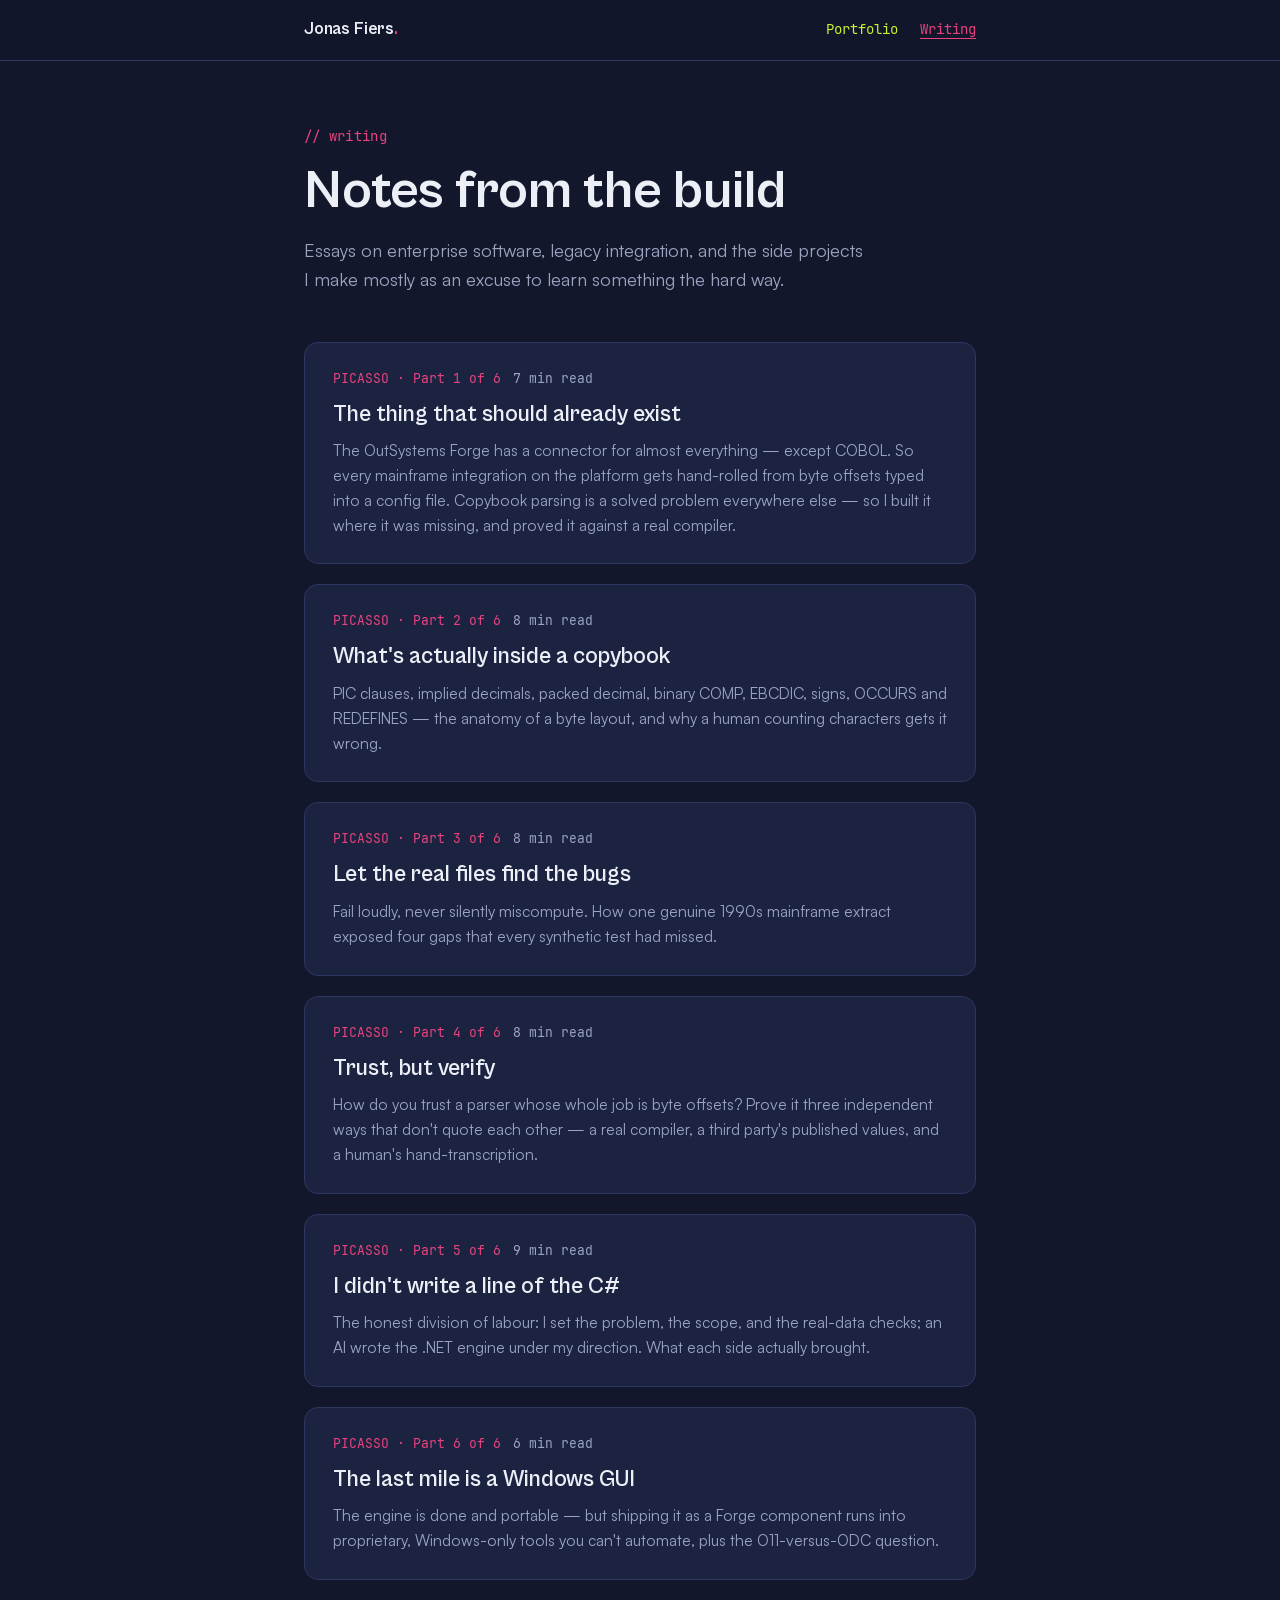
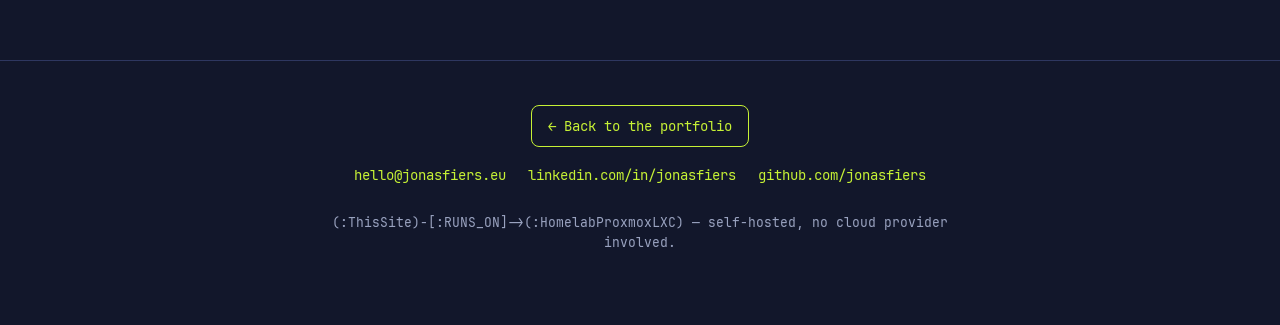
==== blog/index.html @ d840bf0c "Wire pages to shared chrome; give homepage the shared header - All 8 pages: link assets/tokens.css +" ====
<!DOCTYPE html>
<html lang="en">
<head>
<meta charset="UTF-8">
<meta name="viewport" content="width=device-width, initial-scale=1.0">
<title>Writing — Jonas Fiers</title>
<meta name="description" content="Essays on building enterprise software, legacy integration, and the projects I make to learn something the hard way — by Jonas Fiers, software engineer in Ghent.">
<meta property="og:type" content="website">
<meta property="og:url" content="https://www.jonasfiers.eu/blog/">
<link rel="canonical" href="https://www.jonasfiers.eu/blog/">
<meta property="og:title" content="Writing — Jonas Fiers">
<meta property="og:description" content="Essays on building enterprise software, legacy integration, and the projects I make to learn something the hard way.">
<meta property="og:image" content="https://www.jonasfiers.eu/og-image.png">
<meta property="og:image:width" content="1200">
<meta property="og:image:height" content="630">
<meta name="twitter:card" content="summary_large_image">
<meta name="twitter:title" content="Writing — Jonas Fiers">
<meta name="twitter:description" content="Essays on building enterprise software, legacy integration, and the projects I make to learn something the hard way.">
<meta name="twitter:image" content="https://www.jonasfiers.eu/og-image.png">
<link rel="icon" type="image/svg+xml" href="../favicon.svg">
<link rel="preload" href="../fonts/CabinetGrotesk-Variable.woff2" as="font" type="font/woff2" crossorigin>
<link rel="preload" href="../fonts/Satoshi-Variable.woff2" as="font" type="font/woff2" crossorigin>
<link rel="preload" href="../fonts/JetBrainsMono-Regular.woff2" as="font" type="font/woff2" crossorigin>
<link rel="stylesheet" href="../assets/tokens.css">
<link rel="stylesheet" href="../assets/chrome.css">
<link rel="stylesheet" href="blog.css">

<!--
  ============================================================================
  BLOG SERIES PLAN — "PICASSO: reading a copybook so a human doesn't have to"
  ============================================================================
  A 6-part arc, progressing from the why, through the technical substance,
  the philosophy, the validation, the method, and finally the last mile.
  All six posts are now drafted; the outline below is kept as the map.

  1. The thing that should already exist                        [DRAFTED]
     The goal, and why I picked it. Copybook parsing is solved everywhere
     except inside OutSystems: the Forge has no COBOL connector, and the .NET
     parsers that exist aren't validated or packaged for it, so every mainframe
     integration on the platform gets hand-rolled; CATALOG-74's specs.js is
     that hand-transcription in miniature. So I built it where it was missing.
     That's PICASSO.

  2. What's actually inside a copybook
     The anatomy of a COBOL copybook and why deriving a byte layout is fiddly:
     PIC clauses, implied decimals, COMP-3 packed decimal, EBCDIC, sign
     handling, OCCURS and REDEFINES. Why a human counting characters gets it
     wrong, and why the offsets are computable.

  3. Let the real files find the bugs
     "Fail loudly, never silently miscompute." How running one genuine 1990s
     mainframe extract (DTAR020) surfaced four gaps that no synthetic test
     ever would — fixed-format source, EBCDIC, undelimited records, headless
     copy member — and why a silent wrong answer is the enemy.

  4. Trust, but verify — against a real compiler
     Proving a parser three independent ways that don't reference each other:
     a GnuCOBOL differential oracle, an independent tool's own published
     values, and a human's hand-transcription. Plus the one deliberate
     discrepancy (the COMP-5 dialect) and why we kept it.

  5. I didn't write a line of the C#
     The method: I identified the problem, set scope, and directed an AI
     (Claude) to build it, validating every layout against real data. What
     that division of labour is good at, where it needs a human holding the
     spec, and why the honest version is more interesting than pretending.

  6. The last mile is a Windows GUI
     Packaging Picasso.Core into an Integration Studio Extension and getting
     it to Forge — the part you can't automate, and the O11-vs-ODC question.
  ============================================================================
-->
</head>
<body>

<!-- @@header@@ -->
<header class="site-header">
  <div class="wrap">
    <a class="brand" href="../index.html">Jonas Fiers<span>.</span></a>
    <nav class="nav-links" aria-label="Primary">
      <a class="to-portfolio" href="../index.html">Portfolio</a>
      <a class="to-writing" href="index.html" aria-current="page">Writing</a>
    </nav>
  </div>
</header>
<!-- @@/header@@ -->

<main>
  <div class="wrap">
    <div class="index-head">
      <p class="eyebrow">// writing</p>
      <h1>Notes from the build</h1>
      <p class="lede">Essays on enterprise software, legacy integration, and the side projects I make mostly as an excuse to learn something the hard way.</p>
    </div>
  </div>

  <div class="wrap">
    <div class="post-list">

      <a class="post-card" href="picasso-the-thing-that-should-exist.html">
        <div class="kicker">
          <span>PICASSO · Part 1 of 6</span>
          <span class="muted">7 min read</span>
        </div>
        <h2>The thing that should already exist</h2>
        <p>The OutSystems Forge has a connector for almost everything — except COBOL. So every mainframe integration on the platform gets hand-rolled from byte offsets typed into a config file. Copybook parsing is a solved problem everywhere else — so I built it where it was missing, and proved it against a real compiler.</p>
      </a>

      <a class="post-card" href="picasso-inside-a-copybook.html">
        <div class="kicker">
          <span>PICASSO · Part 2 of 6</span>
          <span class="muted">8 min read</span>
        </div>
        <h2>What's actually inside a copybook</h2>
        <p>PIC clauses, implied decimals, packed decimal, binary COMP, EBCDIC, signs, OCCURS and REDEFINES — the anatomy of a byte layout, and why a human counting characters gets it wrong.</p>
      </a>

      <a class="post-card" href="picasso-let-the-real-files-find-the-bugs.html">
        <div class="kicker">
          <span>PICASSO · Part 3 of 6</span>
          <span class="muted">8 min read</span>
        </div>
        <h2>Let the real files find the bugs</h2>
        <p>Fail loudly, never silently miscompute. How one genuine 1990s mainframe extract exposed four gaps that every synthetic test had missed.</p>
      </a>

      <a class="post-card" href="picasso-trust-but-verify.html">
        <div class="kicker">
          <span>PICASSO · Part 4 of 6</span>
          <span class="muted">8 min read</span>
        </div>
        <h2>Trust, but verify</h2>
        <p>How do you trust a parser whose whole job is byte offsets? Prove it three independent ways that don't quote each other — a real compiler, a third party's published values, and a human's hand-transcription.</p>
      </a>

      <a class="post-card" href="picasso-i-didnt-write-the-csharp.html">
        <div class="kicker">
          <span>PICASSO · Part 5 of 6</span>
          <span class="muted">9 min read</span>
        </div>
        <h2>I didn't write a line of the C#</h2>
        <p>The honest division of labour: I set the problem, the scope, and the real-data checks; an AI wrote the .NET engine under my direction. What each side actually brought.</p>
      </a>

      <a class="post-card" href="picasso-the-last-mile-is-a-windows-gui.html">
        <div class="kicker">
          <span>PICASSO · Part 6 of 6</span>
          <span class="muted">6 min read</span>
        </div>
        <h2>The last mile is a Windows GUI</h2>
        <p>The engine is done and portable — but shipping it as a Forge component runs into proprietary, Windows-only tools you can't automate, plus the O11-versus-ODC question.</p>
      </a>

    </div>
  </div>
</main>

<!-- @@footer@@ -->
<footer class="site-footer">
  <div class="wrap">
    <a class="back to-portfolio" href="../index.html">&larr; Back to the portfolio</a>
    <div class="contact-links">
      <a href="mailto:hello@jonasfiers.eu">hello@jonasfiers.eu</a>
      <a href="https://linkedin.com/in/jonasfiers" target="_blank" rel="noopener">linkedin.com/in/jonasfiers</a>
      <a href="https://github.com/jonasfiers" target="_blank" rel="noopener">github.com/jonasfiers</a>
    </div>
    <p class="fine">(:ThisSite)-[:RUNS_ON]-&gt;(:HomelabProxmoxLXC) &mdash; self-hosted, no cloud provider involved.</p>
  </div>
</footer>
<!-- @@/footer@@ -->

</body>
</html>
---- assets/tokens.css ----
/* Design tokens — single source of truth for the whole site.
   Linked by every page (index.html and blog/*.html). The homepage and the
   blog both used to carry their own copy of this :root block; they now share
   this one. Note: --pink was previously missing from the homepage's copy —
   it is defined here so the shared chrome (Writing link, brand dot) resolves
   everywhere. Fonts are still declared per-context (blog.css / index.html's
   inline @font-face) because their url() paths differ by directory depth. */
:root{
  --bg:#12172B;
  --surface:#1B2340;
  --surface-2:#232C52;
  --border:#2E3760;
  --text:#EDEFF7;
  --text-dim:#9AA3C0;
  --lime:#C6F135;
  --coral:#FF6F59;
  --pink:#E8437E;            /* PICASSO series accent */
  --mono:'JetBrains Mono', monospace;
  --sans:'Satoshi', sans-serif;
  --display:'Cabinet Grotesk', sans-serif;
}
---- assets/chrome.css ----
/* Shared site chrome — the header/nav bar and the slim page footer.
   Single source of truth for the persistent chrome that appears on every
   page (homepage + blog). Moved out of blog/blog.css so the homepage can
   reuse the exact same styling. Linked by every page.

   Deliberately does NOT define `.wrap` or `.contact-links` as bare selectors:
   the homepage uses those class names with a different max-width / layout, so
   keeping them page-local avoids a cross-page collision. Only the more
   specific, chrome-scoped forms live here (`.site-header .wrap`, the footer's
   `.site-footer`-scoped rules). The homepage has no `.site-header` /
   `.site-footer` of its own, so nothing here touches the homepage's design. */

/* SITE HEADER — persistent, links back to the portfolio */
.site-header{
  border-bottom:1px solid var(--border);
  position:sticky;
  top:0;
  z-index:10;
  background:rgba(18,23,43,0.82);
  backdrop-filter:blur(8px);
}
.site-header .wrap{
  display:flex;
  align-items:center;
  justify-content:space-between;
  height:60px;
}
.brand{
  font-family:var(--display);
  font-weight:700;
  font-size:17px;
  text-decoration:none;
  color:var(--text);
  letter-spacing:-0.01em;
}
.brand span{color:var(--pink);}
.nav-links{
  display:flex;
  gap:22px;
  font-family:var(--mono);
  font-size:13.5px;
}
.nav-links a{
  color:var(--text-dim);
  text-decoration:none;
  transition:color 0.15s ease, opacity 0.15s ease;
}
/* section colour language: portfolio = lime, writing = pink */
.nav-links a.to-portfolio{color:var(--lime);}
.nav-links a.to-writing{color:var(--pink);}
.nav-links a:hover{opacity:0.72;}
.nav-links a[aria-current="page"]{text-decoration:underline;text-underline-offset:4px;}

/* FOOTER (slim, blog pages) */
.site-footer{
  border-top:1px solid var(--border);
  margin-top:72px;
  padding:44px 0 60px;
  text-align:center;
}
.site-footer .back{
  display:inline-flex;
  align-items:center;
  gap:8px;
  font-family:var(--mono);
  font-size:14px;
  text-decoration:none;
  border:1px solid;
  padding:9px 16px;
  border-radius:8px;
  transition:background 0.15s ease, color 0.15s ease;
}
.site-footer .back.to-writing{color:var(--pink);border-color:var(--pink);}
.site-footer .back.to-writing:hover{background:var(--pink);color:var(--bg);}
.site-footer .back.to-portfolio{color:var(--lime);border-color:var(--lime);}
.site-footer .back.to-portfolio:hover{background:var(--lime);color:var(--bg);}
.site-footer .fine{
  margin-top:26px;
  font-family:var(--mono);
  font-size:12.5px;
  color:var(--text-dim);
}

@media(max-width:640px){
  .nav-links{gap:16px;font-size:12.5px;}
}
---- blog/blog.css ----
/* Shared chrome + typography for the blog. Mirrors the tokens and
   self-hosted fonts of the main site (../index.html). Fonts live in
   /fonts/, so from /blog/ the path is ../fonts/. */

@font-face{
  font-family:'Cabinet Grotesk';
  src:url('../fonts/CabinetGrotesk-Variable.woff2') format('woff2-variations');
  font-weight:300 900; font-style:normal; font-display:swap;
}
@font-face{
  font-family:'Satoshi';
  src:url('../fonts/Satoshi-Variable.woff2') format('woff2-variations');
  font-weight:300 900; font-style:normal; font-display:swap;
}
@font-face{
  font-family:'JetBrains Mono';
  src:url('../fonts/JetBrainsMono-Regular.woff2') format('woff2');
  font-weight:400; font-style:normal; font-display:swap;
}
@font-face{
  font-family:'JetBrains Mono';
  src:url('../fonts/JetBrainsMono-Medium.woff2') format('woff2');
  font-weight:500; font-style:normal; font-display:swap;
}

/* Design tokens now live in ../assets/tokens.css (linked before this file). */
*{box-sizing:border-box;}
html{scroll-behavior:smooth;}
body{
  margin:0;
  background:var(--bg);
  color:var(--text);
  font-family:var(--sans);
  line-height:1.6;
  -webkit-font-smoothing:antialiased;
}
a{color:inherit;}
.wrap{max-width:720px;margin:0 auto;padding:0 24px;}

/* Site header + slim footer chrome now live in ../assets/chrome.css.
   The footer's .contact-links styling stays here (page-local: the class name
   is shared with the homepage, so it is not moved into shared chrome). */
.site-footer .contact-links{
  display:flex;flex-wrap:wrap;justify-content:center;gap:10px 22px;
  margin-top:18px;font-family:var(--mono);font-size:13.5px;
}
.site-footer .contact-links a{color:var(--lime);text-decoration:none;}
.site-footer .contact-links a:hover{text-decoration:underline;}

/* ---- BLOG INDEX ---- */
.index-head{padding:64px 0 8px;}
.index-head .eyebrow{
  font-family:var(--mono);font-size:14px;color:var(--pink);
  margin:0 0 16px;letter-spacing:0.02em;
}
.index-head h1{
  font-family:var(--display);
  font-size:clamp(34px,6vw,54px);
  font-weight:700;line-height:1.05;margin:0 0 16px;
}
.index-head p.lede{
  font-size:18px;color:var(--text-dim);max-width:560px;margin:0;
}

.post-list{padding:40px 0 8px;display:flex;flex-direction:column;gap:20px;}
.post-card{
  display:block;
  background:var(--surface);
  border:1px solid var(--border);
  border-radius:14px;
  padding:26px 28px;
  text-decoration:none;
  color:inherit;
  transition:border-color 0.18s ease, transform 0.18s ease;
}
.post-card:hover{border-color:var(--pink);transform:translateY(-2px);}
.post-card .kicker{
  font-family:var(--mono);font-size:12.5px;color:var(--pink);
  display:flex;gap:12px;flex-wrap:wrap;margin-bottom:12px;
}
.post-card .kicker .muted{color:var(--text-dim);}
.post-card h2{
  font-family:var(--display);font-size:23px;font-weight:600;
  margin:0 0 10px;line-height:1.2;
}
.post-card p{margin:0;color:var(--text-dim);font-size:15.5px;}
.post-card.upcoming{opacity:0.62;}
.post-card.upcoming:hover{border-color:var(--border);transform:none;}
.post-card .soon{color:var(--text-dim);}

/* ---- ARTICLE ---- */
.article-head{padding:56px 0 0;}
.article-head .kicker{
  font-family:var(--mono);font-size:13px;color:var(--pink);
  display:flex;gap:14px;flex-wrap:wrap;margin:0 0 20px;
}
.article-head .kicker .muted{color:var(--text-dim);}
.article-head h1{
  font-family:var(--display);
  font-size:clamp(30px,5.4vw,46px);
  font-weight:700;line-height:1.08;margin:0 0 18px;letter-spacing:-0.01em;
}
.article-head .standfirst{
  font-size:19px;color:var(--text-dim);margin:0;max-width:620px;
}
.article-head .byline{
  margin:22px 0 0;font-family:var(--mono);font-size:13px;color:var(--text-dim);
}

article.post{padding:8px 0 0;}
article.post > *{max-width:none;}
article.post p{font-size:17.5px;color:var(--text);margin:24px 0;}
article.post h2{
  font-family:var(--display);font-size:26px;font-weight:600;
  margin:52px 0 8px;line-height:1.2;letter-spacing:-0.01em;
}
article.post h3{
  font-family:var(--display);font-size:19px;font-weight:600;margin:36px 0 6px;
}
article.post a.inline{color:var(--pink);text-decoration:none;border-bottom:1px solid rgba(232,67,126,0.4);}
article.post a.inline:hover{border-bottom-color:var(--pink);}
article.post strong{color:var(--text);font-weight:600;}
article.post em{color:var(--text);}
article.post code{
  font-family:var(--mono);font-size:0.86em;
  background:var(--surface-2);color:var(--lime);
  padding:2px 6px;border-radius:5px;white-space:nowrap;
}
article.post hr{
  border:none;border-top:1px solid var(--border);margin:48px 0;
}

/* code block */
.code-block{
  background:#0C1122;
  border:1px solid var(--border);
  border-radius:10px;
  padding:18px 20px;
  margin:28px 0;
  overflow-x:auto;
}
.code-block pre{
  margin:0;font-family:var(--mono);font-size:13px;line-height:1.7;
  color:var(--text);white-space:pre;
}
.code-block .cmt{color:var(--text-dim);}
.code-block .hl{color:var(--pink);}
.code-block .kw{color:var(--lime);}
.code-block .cap{
  display:block;margin-top:12px;font-family:var(--mono);
  font-size:12px;color:var(--text-dim);white-space:normal;line-height:1.5;
}

/* pull quote */
.pull{
  margin:40px 0;padding:4px 0 4px 24px;
  border-left:3px solid var(--pink);
}
.pull p{
  font-family:var(--display);font-size:23px;font-weight:500;line-height:1.35;
  color:var(--text);margin:0;
}

/* end-of-post series nav */
.series-next{
  margin-top:56px;background:var(--surface);border:1px solid var(--border);
  border-radius:14px;padding:26px 28px;
}
.series-next .label{
  font-family:var(--mono);font-size:12.5px;color:var(--pink);margin:0 0 14px;
  text-transform:uppercase;letter-spacing:0.08em;
}
.series-next ol{margin:0;padding-left:20px;}
.series-next li{margin:0 0 10px;font-size:15.5px;color:var(--text-dim);}
.series-next li.done{color:var(--text);}
.series-next li b{color:var(--text);font-weight:600;}
.series-next li .tag{
  font-family:var(--mono);font-size:11px;color:var(--pink);margin-left:8px;
}

@media(max-width:640px){
  /* .nav-links responsive rule moved to ../assets/chrome.css */
  article.post p{font-size:16.5px;}
  .article-head{padding:40px 0 0;}
  .code-block pre{font-size:12px;}
  .pull p{font-size:20px;}
}
@media (prefers-reduced-motion: reduce){
  .post-card:hover{transform:none;}
}
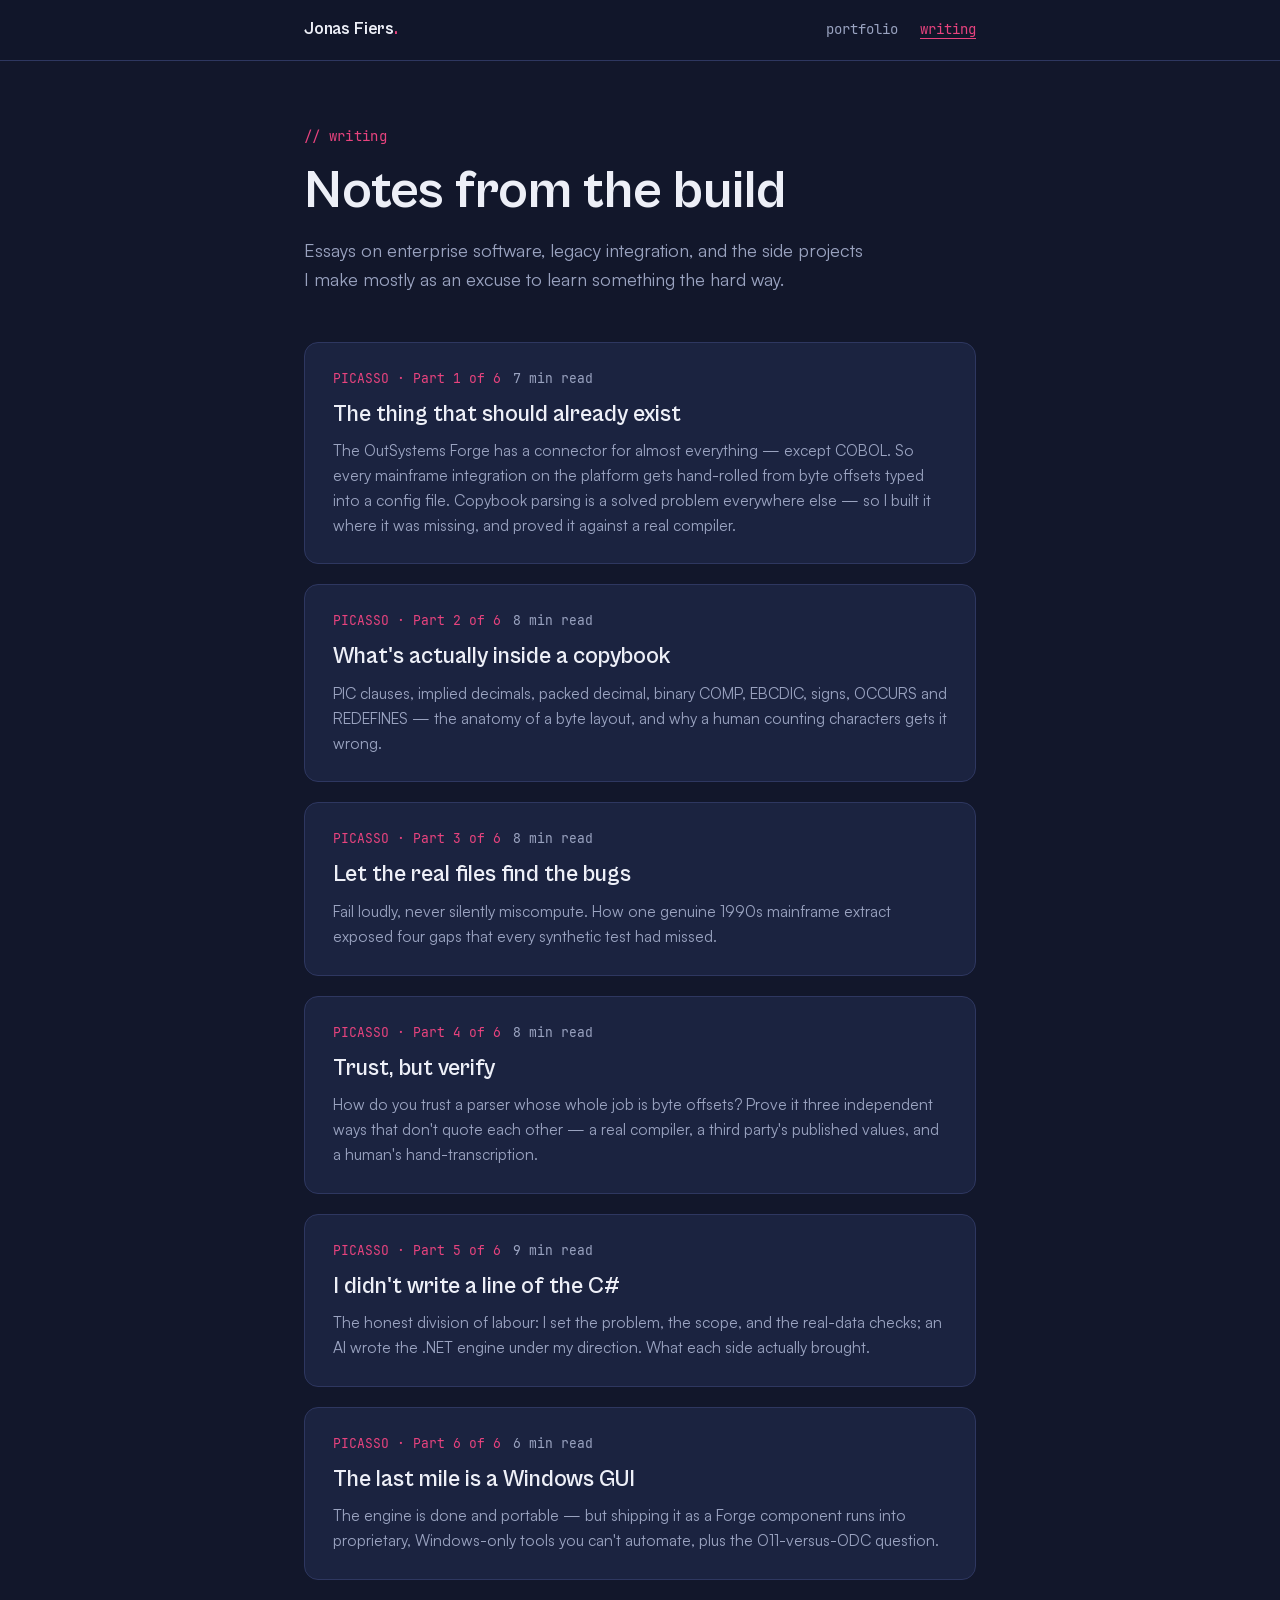
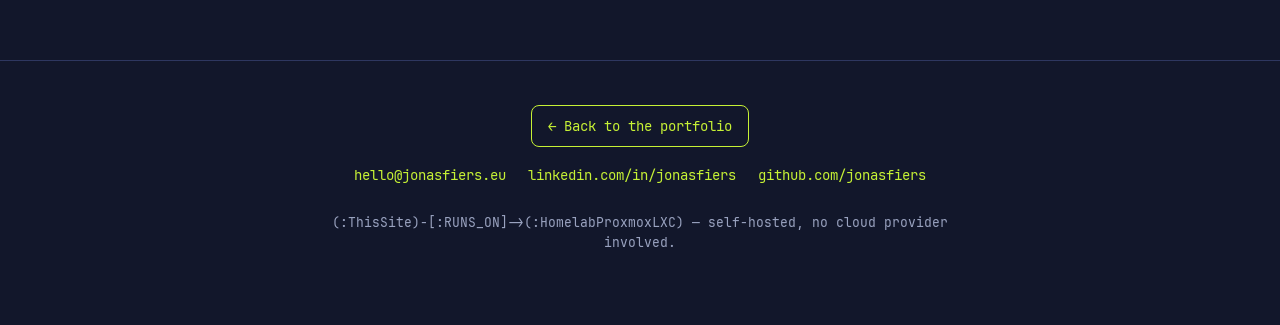
==== commit b00a899c: "design: lowercase grey-until-active nav, section-coloured brand dot, hero dot - Nav links (portfolio" ====
--- a/blog/index.html
+++ b/blog/index.html
@@ -74,7 +74,7 @@
 <body>
 
 <!-- @@header@@ -->
-<header class="site-header">
+<header class="site-header section-writing">
   <div class="wrap">
     <a class="brand" href="../index.html">Jonas Fiers<span>.</span></a>
     <nav class="nav-links" aria-label="Primary">
--- a/assets/chrome.css
+++ b/assets/chrome.css
@@ -33,7 +33,9 @@
   color:var(--text);
   letter-spacing:-0.01em;
 }
-.brand span{color:var(--pink);}
+/* brand dot follows the current section: lime on portfolio, pink on writing */
+.site-header.section-portfolio .brand span{color:var(--lime);}
+.site-header.section-writing .brand span{color:var(--pink);}
 .nav-links{
   display:flex;
   gap:22px;
@@ -42,13 +44,16 @@
 }
 .nav-links a{
   color:var(--text-dim);
+  text-transform:lowercase;
   text-decoration:none;
-  transition:color 0.15s ease, opacity 0.15s ease;
+  transition:color 0.15s ease;
 }
-/* section colour language: portfolio = lime, writing = pink */
-.nav-links a.to-portfolio{color:var(--lime);}
-.nav-links a.to-writing{color:var(--pink);}
-.nav-links a:hover{opacity:0.72;}
+/* section colour language: neutral grey at rest, section colour only on hover
+   or when this is the current section (portfolio = lime, writing = pink) */
+.nav-links a.to-portfolio:hover,
+.nav-links a.to-portfolio[aria-current="page"]{color:var(--lime);}
+.nav-links a.to-writing:hover,
+.nav-links a.to-writing[aria-current="page"]{color:var(--pink);}
 .nav-links a[aria-current="page"]{text-decoration:underline;text-underline-offset:4px;}
 
 /* FOOTER (slim, blog pages) */
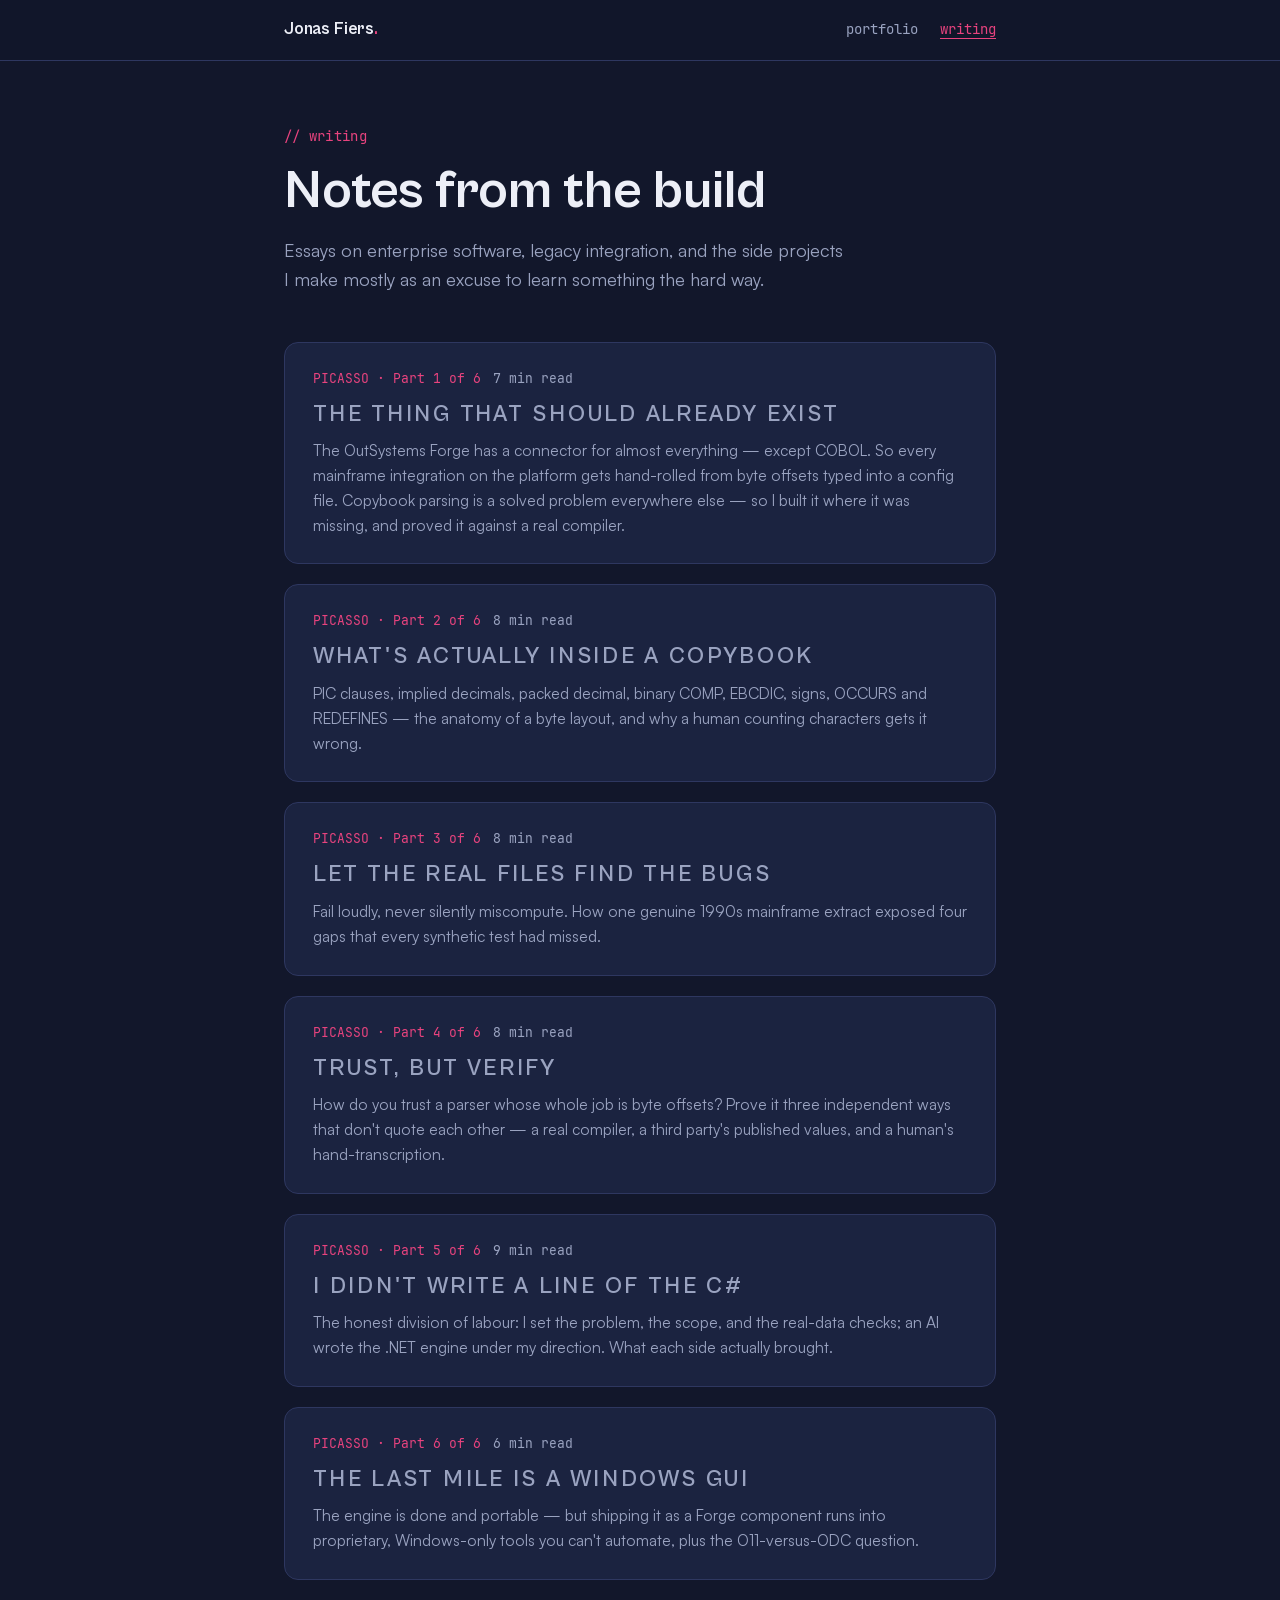
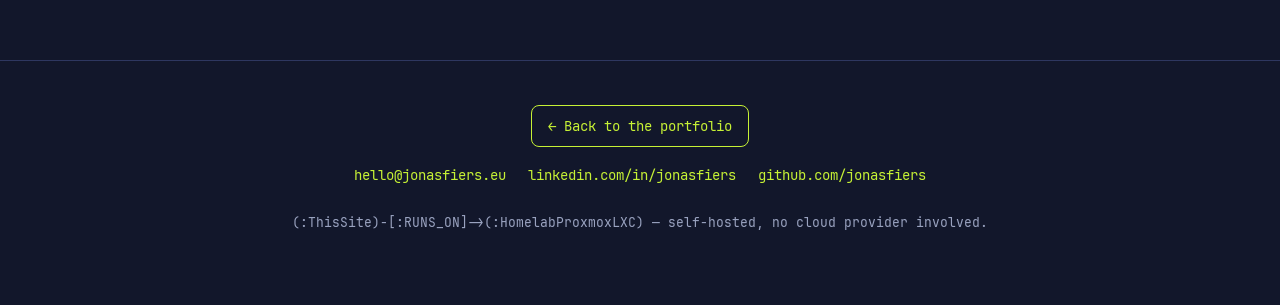
==== commit 4f11a280: "Consolidate all CSS into one assets/site.css Merge the four CSS sources (index.html's two inline <st" ====
--- a/blog/index.html
+++ b/blog/index.html
@@ -21,9 +21,7 @@
 <link rel="preload" href="../fonts/CabinetGrotesk-Variable.woff2" as="font" type="font/woff2" crossorigin>
 <link rel="preload" href="../fonts/Satoshi-Variable.woff2" as="font" type="font/woff2" crossorigin>
 <link rel="preload" href="../fonts/JetBrainsMono-Regular.woff2" as="font" type="font/woff2" crossorigin>
-<link rel="stylesheet" href="../assets/tokens.css">
-<link rel="stylesheet" href="../assets/chrome.css">
-<link rel="stylesheet" href="blog.css">
+<link rel="stylesheet" href="../assets/site.css">
 
 <!--
   ============================================================================
--- a/assets/site.css
+++ b/assets/site.css
@@ -0,0 +1,698 @@
+/* ============================================================================
+   site.css — the ONE stylesheet for jonasfiers.eu.
+   Linked by every page (index.html + blog/*.html) via a single <link>.
+
+   Consolidated from what used to be four sources: index.html's two inline
+   <style> blocks (fonts + homepage CSS), blog/blog.css, assets/tokens.css and
+   assets/chrome.css. Merging them into one file removes a base-style divergence:
+   -webkit-font-smoothing:antialiased was set on <body> only in blog.css, so the
+   homepage rendered text slightly heavier. The unified base below gives every
+   page the same antialiasing.
+
+   Font url()s use root-relative paths (leading slash) so this one shared file
+   resolves identically from '/' and from '/blog/'. The site is served from the
+   web root, so /fonts/… is correct from every page.
+
+   Section order:
+     1. @font-face (×4)
+     2. :root design tokens
+     3. Unified base / reset  (*, html, body, a, .wrap)
+     4. Shared chrome         (site header/nav + slim blog footer)
+     5. Homepage-specific rules
+     6. Blog / article rules
+   ============================================================================ */
+
+/* ── 1. FONTS ───────────────────────────────────────────────────────────────*/
+@font-face{
+  font-family:'Cabinet Grotesk';
+  src:url('/fonts/CabinetGrotesk-Variable.woff2') format('woff2-variations');
+  font-weight:300 900; font-style:normal; font-display:swap;
+}
+@font-face{
+  font-family:'Satoshi';
+  src:url('/fonts/Satoshi-Variable.woff2') format('woff2-variations');
+  font-weight:300 900; font-style:normal; font-display:swap;
+}
+@font-face{
+  font-family:'JetBrains Mono';
+  src:url('/fonts/JetBrainsMono-Regular.woff2') format('woff2');
+  font-weight:400; font-style:normal; font-display:swap;
+}
+@font-face{
+  font-family:'JetBrains Mono';
+  src:url('/fonts/JetBrainsMono-Medium.woff2') format('woff2');
+  font-weight:500; font-style:normal; font-display:swap;
+}
+
+/* ── 2. DESIGN TOKENS ────────────────────────────────────────────────────────
+   Single source of truth for the whole site's palette and type families. */
+:root{
+  --bg:#12172B;
+  --surface:#1B2340;
+  --surface-2:#232C52;
+  --border:#2E3760;
+  --text:#EDEFF7;
+  --text-dim:#9AA3C0;
+  --lime:#C6F135;
+  --coral:#FF6F59;
+  --pink:#E8437E;            /* PICASSO series accent */
+  --mono:'JetBrains Mono', monospace;
+  --sans:'Satoshi', sans-serif;
+  --display:'Cabinet Grotesk', sans-serif;
+}
+
+/* ── 3. UNIFIED BASE / RESET ─────────────────────────────────────────────────
+   One copy for every page. The body carries -webkit-font-smoothing:antialiased
+   (previously blog-only) so text/brand render identically on the homepage too. */
+*{box-sizing:border-box;}
+html{scroll-behavior:smooth;}
+body{
+  margin:0;
+  background:var(--bg);
+  color:var(--text);
+  font-family:var(--sans);
+  line-height:1.6;
+  -webkit-font-smoothing:antialiased;
+}
+a{color:inherit;}
+.wrap{max-width:760px;margin:0 auto;padding:0 24px;}
+
+/* ── 4. SHARED CHROME ────────────────────────────────────────────────────────
+   The persistent header/nav bar and the slim blog footer, on every page.
+
+   Deliberately does NOT redefine `.wrap` or bare `.contact-links`: the homepage
+   uses those class names with a different layout, so only the chrome-scoped
+   forms live here (`.site-header .wrap`, the `.site-footer`-scoped rules). The
+   homepage has no `.site-header` / `.site-footer`, so nothing here touches it. */
+
+/* SITE HEADER — persistent, links back to the portfolio */
+.site-header{
+  border-bottom:1px solid var(--border);
+  position:sticky;
+  top:0;
+  z-index:10;
+  background:rgba(18,23,43,0.82);
+  backdrop-filter:blur(8px);
+}
+.site-header .wrap{
+  display:flex;
+  align-items:center;
+  justify-content:space-between;
+  height:60px;
+  /* explicit so the header bar is uniform on every page regardless of each
+     page's own .wrap width (homepage and blog now both use 760, see below) */
+  max-width:760px;
+}
+.brand{
+  font-family:var(--display);
+  font-weight:700;
+  font-size:17px;
+  text-decoration:none;
+  color:var(--text);
+  letter-spacing:-0.01em;
+}
+/* brand dot follows the current section: lime on portfolio, pink on writing */
+.site-header.section-portfolio .brand span{color:var(--lime);}
+.site-header.section-writing .brand span{color:var(--pink);}
+.nav-links{
+  display:flex;
+  gap:22px;
+  font-family:var(--mono);
+  font-size:13.5px;
+}
+.nav-links a{
+  color:var(--text-dim);
+  text-transform:lowercase;
+  text-decoration:none;
+  transition:color 0.15s ease;
+}
+/* neutral grey at rest; the section you're in stays lit across ALL its pages
+   (via the section-<name> class on <header>), and hovering any link lights it
+   in its colour (portfolio = lime, writing = pink) */
+.site-header.section-portfolio .to-portfolio,
+.nav-links a.to-portfolio:hover{color:var(--lime);}
+.site-header.section-writing .to-writing,
+.nav-links a.to-writing:hover{color:var(--pink);}
+/* underline marks the exact landing/home page of a section */
+.nav-links a[aria-current="page"]{text-decoration:underline;text-underline-offset:4px;}
+
+/* FOOTER (slim, blog pages) */
+.site-footer{
+  border-top:1px solid var(--border);
+  margin-top:72px;
+  padding:44px 0 60px;
+  text-align:center;
+}
+.site-footer .back{
+  display:inline-flex;
+  align-items:center;
+  gap:8px;
+  font-family:var(--mono);
+  font-size:14px;
+  text-decoration:none;
+  border:1px solid;
+  padding:9px 16px;
+  border-radius:8px;
+  transition:background 0.15s ease, color 0.15s ease;
+}
+.site-footer .back.to-writing{color:var(--pink);border-color:var(--pink);}
+.site-footer .back.to-writing:hover{background:var(--pink);color:var(--bg);}
+.site-footer .back.to-portfolio{color:var(--lime);border-color:var(--lime);}
+.site-footer .back.to-portfolio:hover{background:var(--lime);color:var(--bg);}
+.site-footer .fine{
+  margin-top:26px;
+  font-family:var(--mono);
+  font-size:12.5px;
+  color:var(--text-dim);
+}
+
+@media(max-width:640px){
+  .nav-links{gap:16px;font-size:12.5px;}
+}
+
+/* ── 5. HOMEPAGE-SPECIFIC RULES ──────────────────────────────────────────────
+   Everything from index.html's page CSS except the base/reset already unified
+   above. Only the homepage carries these elements/classes. */
+
+/* HERO */
+.hero{
+  position:relative;
+  min-height:92vh;
+  display:flex;
+  flex-direction:column;
+  justify-content:center;
+  overflow:hidden;
+  border-bottom:1px solid var(--border);
+}
+#graph-canvas{
+  position:absolute;
+  inset:0;
+  width:100%;
+  height:100%;
+  opacity:0.55;
+}
+.hero-content{position:relative;z-index:2;}
+.eyebrow{
+  font-family:var(--mono);
+  font-size:14px;
+  color:var(--lime);
+  margin:0 0 18px;
+  letter-spacing:0.02em;
+}
+h1{
+  font-family:var(--display);
+  font-size:clamp(40px,7vw,72px);
+  font-weight:700;
+  margin:0 0 8px;
+  line-height:1.05;
+}
+h1 span{color:var(--lime);}
+.role{
+  font-family:var(--display);
+  font-size:clamp(18px,2.4vw,24px);
+  color:var(--text-dim);
+  font-weight:500;
+  margin:0 0 28px;
+}
+.tagline{
+  font-size:19px;
+  max-width:520px;
+  color:var(--text-dim);
+  margin:0;
+}
+
+/* SECTIONS */
+section{padding:72px 0;border-bottom:1px solid var(--border);}
+section:last-of-type{border-bottom:none;}
+h2{
+  font-family:var(--display);
+  font-size:13px;
+  text-transform:uppercase;
+  letter-spacing:0.12em;
+  color:var(--text-dim);
+  margin:0 0 28px;
+  font-weight:600;
+}
+.about p{font-size:18px;color:var(--text);max-width:620px;}
+.stats{display:grid;grid-template-columns:repeat(2,1fr);gap:32px 40px;margin-top:36px;}
+.stat{max-width:none;}
+.stat .num{font-family:var(--display);font-size:34px;font-weight:700;color:var(--lime);line-height:1;margin-bottom:8px;}
+.stat .label{font-size:14px;color:var(--text-dim);line-height:1.45;}
+
+/* EXPERIENCE — graph-style timeline */
+.job{
+  position:relative;
+  padding-left:28px;
+  margin-bottom:44px;
+}
+.job::before{
+  content:"";
+  position:absolute;
+  left:0;
+  top:6px;
+  width:10px;
+  height:10px;
+  border-radius:50%;
+  background:var(--lime);
+}
+.job::after{
+  content:"";
+  position:absolute;
+  left:4px;
+  top:16px;
+  bottom:-44px;
+  width:1px;
+  background:var(--border);
+}
+.job:last-child::after{display:none;}
+.cypher{
+  display:block;
+  font-family:var(--mono);
+  font-size:13px;
+  color:var(--lime);
+  margin-bottom:6px;
+}
+.job h3{
+  font-family:var(--display);
+  font-size:21px;
+  margin:0 0 4px;
+  font-weight:600;
+}
+.job .meta{
+  font-size:14px;
+  color:var(--text-dim);
+  margin-bottom:16px;
+  font-family:var(--mono);
+}
+.project-node{
+  position:relative;
+  padding-left:22px;
+  margin-bottom:14px;
+  font-size:15.5px;
+  color:var(--text);
+}
+.project-node::before{
+  content:"";
+  position:absolute;
+  left:0;
+  top:9px;
+  width:6px;
+  height:6px;
+  border-radius:50%;
+  background:var(--text-dim);
+}
+.project-node b{color:var(--text);font-weight:600;}
+
+/* SPLITTY featured card */
+.splitty-card{
+  position:relative;
+  background:var(--surface);
+  border:1px solid var(--border);
+  border-radius:14px;
+  padding:28px 30px;
+}
+.splitty-cat-peek{
+  position:absolute;
+  top:-16px;
+  right:22px;
+  width:50px;
+  height:18px;
+  overflow:hidden;
+  transition:height 0.45s cubic-bezier(0.34,1.56,0.64,1);
+  z-index:2;
+}
+.splitty-cat-peek:hover{height:58px;}
+.splitty-cat{display:block;width:50px;height:50px;overflow:visible;}
+.splitty-cat .cat-eye-group{
+  animation:cat-blink 5s ease-in-out infinite;
+  transform-box:fill-box;
+  transform-origin:center;
+}
+.splitty-cat .cat-ear-left{transform-box:fill-box;transform-origin:bottom center;}
+.splitty-cat .cat-ear-right{
+  animation:cat-ear-twitch 9s ease-in-out infinite;
+  transform-box:fill-box;
+  transform-origin:bottom center;
+}
+.splitty-cat .cat-body{transform-box:fill-box;transform-origin:center;}
+@keyframes cat-blink{0%,82%,100%{transform:scaleY(1);}88%{transform:scaleY(0.07);}}
+@keyframes cat-ear-twitch{0%,65%,100%{transform:rotate(0deg);}70%{transform:rotate(-10deg);}76%{transform:rotate(4deg);}82%{transform:rotate(0deg);}}
+.splitty-cat-peek:hover .splitty-cat .cat-body{animation:cat-body-bounce 0.7s ease-out;}
+.splitty-cat-peek:hover .splitty-cat .cat-ear-left{animation:cat-ear-perk-left 0.7s ease-out;}
+.splitty-cat-peek:hover .splitty-cat .cat-ear-right{animation:cat-ear-perk-right 0.7s ease-out;}
+@keyframes cat-body-bounce{0%{transform:scale(1);}28%{transform:scale(1.09);}52%{transform:scale(0.96);}72%{transform:scale(1.03);}100%{transform:scale(1);}}
+@keyframes cat-ear-perk-left{0%,100%{transform:rotate(0deg);}28%{transform:rotate(14deg);}}
+@keyframes cat-ear-perk-right{0%,100%{transform:rotate(0deg);}28%{transform:rotate(-14deg);}}
+@media (prefers-reduced-motion: reduce){
+  .splitty-cat *{animation:none !important;}
+  .splitty-cat-peek{transition:none;}
+}
+.splitty-card .cypher{color:var(--coral);}
+.splitty-card h3{font-family:var(--display);font-size:22px;margin:0 0 10px;}
+.splitty-card p{color:var(--text-dim);margin:0 0 18px;font-size:15.5px;}
+.splitty-graph{margin:22px 0 8px;}
+.splitty-graph svg{display:block;width:100%;max-width:280px;height:auto;margin:0 auto;}
+.flow-edge{stroke-dasharray:5 5;animation:splitty-flow 1s linear infinite;}
+.flow-edge.delay-1{animation-delay:0.4s;}
+.flow-edge.delay-2{animation-delay:0.7s;}
+@keyframes splitty-flow{to{stroke-dashoffset:-10;}}
+@media (prefers-reduced-motion: reduce){
+  .flow-edge{animation:none;}
+}
+.splitty-query{font-family:var(--mono);font-size:12.5px;color:var(--text-dim);margin:0 0 18px;opacity:0.85;}
+.splitty-link{
+  display:inline-flex;
+  align-items:center;
+  gap:8px;
+  font-family:var(--mono);
+  font-size:14px;
+  color:var(--coral);
+  text-decoration:none;
+  border:1px solid var(--coral);
+  padding:9px 16px;
+  border-radius:8px;
+  transition:background 0.15s ease, color 0.15s ease;
+}
+.splitty-link:hover{background:var(--coral);color:var(--bg);}
+
+/* Stack of personal-project cards */
+.project-cards{display:flex;flex-direction:column;gap:32px;}
+
+/* CATALOG-74 card */
+.catalog74-card{
+  position:relative;
+  background:var(--surface);
+  border:1px solid var(--border);
+  border-radius:14px;
+  padding:28px 30px;
+}
+.catalog74-card .cypher{color:#4AF626;}
+.catalog74-card h3{font-family:var(--display);font-size:22px;margin:0 0 10px;}
+.c74-glyph{font-family:var(--mono);color:#4AF626;}
+.catalog74-card p{color:var(--text-dim);margin:0 0 18px;font-size:15.5px;}
+.c74-terminal{
+  background:#06120A;
+  border:1px solid #1B3A20;
+  border-radius:10px;
+  padding:16px 18px;
+  margin:22px 0 18px;
+  overflow-x:auto;
+}
+.c74-terminal pre{
+  margin:0;
+  font-family:var(--mono);
+  font-size:12.5px;
+  line-height:1.7;
+  color:#4AF626;
+  white-space:pre;
+}
+.c74-terminal .dim{color:#2E9E1A;}
+.c74-cursor{
+  display:inline-block;
+  width:7px;
+  height:13px;
+  background:#4AF626;
+  vertical-align:-2px;
+  animation:c74-blink 1s step-end infinite;
+}
+@keyframes c74-blink{0%,100%{opacity:1;}50%{opacity:0;}}
+@media (prefers-reduced-motion: reduce){
+  .c74-cursor{animation:none;}
+}
+.catalog74-link{
+  display:inline-flex;
+  align-items:center;
+  gap:8px;
+  font-family:var(--mono);
+  font-size:14px;
+  color:#4AF626;
+  text-decoration:none;
+  border:1px solid #4AF626;
+  padding:9px 16px;
+  border-radius:8px;
+  transition:background 0.15s ease, color 0.15s ease;
+}
+.catalog74-link:hover{background:#4AF626;color:var(--bg);}
+
+/* PICASSO card */
+.picasso-card{
+  position:relative;
+  background:var(--surface);
+  border:1px solid var(--border);
+  border-radius:14px;
+  padding:28px 30px;
+}
+.picasso-card .cypher{color:#E8437E;}
+.picasso-card h3{font-family:var(--display);font-size:22px;margin:0 0 10px;}
+.picasso-card p{color:var(--text-dim);margin:0 0 18px;font-size:15.5px;}
+.picasso-canvas{margin:22px 0 18px;}
+.picasso-canvas svg{display:block;width:100%;max-width:340px;height:auto;margin:0 auto;}
+.picasso-byte{font-family:var(--mono);font-size:9px;fill:var(--text-dim);}
+.picasso-swatch-label{font-family:var(--mono);font-size:9px;fill:var(--bg);}
+.picasso-link{
+  display:inline-flex;
+  align-items:center;
+  gap:8px;
+  font-family:var(--mono);
+  font-size:14px;
+  color:#E8437E;
+  text-decoration:none;
+  border:1px solid #E8437E;
+  padding:9px 16px;
+  border-radius:8px;
+  transition:background 0.15s ease, color 0.15s ease;
+}
+.picasso-link:hover{background:#E8437E;color:var(--bg);}
+.picasso-links{display:flex;flex-wrap:wrap;gap:12px;}
+.picasso-link.ghost{color:var(--text-dim);border-color:var(--border);}
+.picasso-link.ghost:hover{background:var(--surface-2);color:var(--text);border-color:var(--text-dim);}
+
+.cv-link{
+  display:inline-flex;
+  align-items:center;
+  gap:8px;
+  font-family:var(--mono);
+  font-size:14px;
+  color:var(--lime);
+  text-decoration:none;
+  border:1px solid var(--lime);
+  padding:9px 16px;
+  border-radius:8px;
+  margin-top:26px;
+  transition:background 0.15s ease, color 0.15s ease;
+}
+.cv-link:hover{background:var(--lime);color:var(--bg);}
+.hero-links{display:flex;flex-wrap:wrap;gap:14px;margin-top:26px;}
+.hero-links .cv-link{margin-top:0;}
+.writing-link{
+  display:inline-flex;
+  align-items:center;
+  gap:8px;
+  font-family:var(--mono);
+  font-size:14px;
+  color:#E8437E;
+  text-decoration:none;
+  border:1px solid #E8437E;
+  padding:9px 16px;
+  border-radius:8px;
+  transition:background 0.15s ease, color 0.15s ease;
+}
+.writing-link:hover{background:#E8437E;color:var(--bg);}
+
+/* SKILLS as node-label pills */
+.pills{display:flex;flex-wrap:wrap;gap:10px;}
+.pill{
+  font-family:var(--mono);
+  font-size:13.5px;
+  color:var(--lime);
+  background:var(--surface);
+  border:1px solid var(--border);
+  padding:7px 14px;
+  border-radius:20px;
+}
+
+/* EDU / LANG */
+.grid-two{display:grid;grid-template-columns:1fr 1fr;gap:40px;}
+.list-item{margin-bottom:14px;font-size:15px;}
+.list-item .label{color:var(--text-dim);font-family:var(--mono);font-size:12.5px;display:block;margin-bottom:2px;}
+.langs span{
+  display:inline-block;
+  font-size:14.5px;
+  color:var(--text-dim);
+  margin:0 14px 8px 0;
+}
+.langs span b{color:var(--text);font-weight:500;}
+
+/* FOOTER / CONTACT */
+.contact{text-align:center;padding:60px 0 80px;}
+.contact .eyebrow{justify-content:center;}
+.contact h2{color:var(--text);font-size:26px;text-transform:none;letter-spacing:normal;font-family:var(--display);font-weight:600;}
+.contact-links{display:flex;flex-wrap:wrap;justify-content:center;gap:12px 24px;margin-top:20px;font-family:var(--mono);font-size:14.5px;}
+.contact-links a{color:var(--lime);text-decoration:none;}
+.contact-links a:hover{text-decoration:underline;}
+
+@media(max-width:640px){
+  .stats{grid-template-columns:1fr;}
+  .grid-two{grid-template-columns:1fr;}
+  section{padding:52px 0;}
+  .splitty-card, .catalog74-card, .picasso-card{padding:24px 20px;}
+  .c74-terminal{padding:14px;}
+  .c74-terminal pre{font-size:11.5px;}
+}
+
+/* ── 6. BLOG / ARTICLE RULES ─────────────────────────────────────────────────
+   Everything from the old blog/blog.css except its @font-face, base/reset and
+   tokens comment (all unified above). All selectors here are scoped to blog-only
+   containers (.index-head, .post-card, .article-head, article.post, and the
+   .site-footer footer), so they never touch the homepage and their specificity
+   beats the bare homepage rules (h1/h2/.eyebrow/.contact-links). */
+
+/* The footer's .contact-links styling is page-local to the blog footer: the
+   class name is shared with the homepage, so it stays scoped to .site-footer. */
+.site-footer .contact-links{
+  display:flex;flex-wrap:wrap;justify-content:center;gap:10px 22px;
+  margin-top:18px;font-family:var(--mono);font-size:13.5px;
+}
+.site-footer .contact-links a{color:var(--lime);text-decoration:none;}
+.site-footer .contact-links a:hover{text-decoration:underline;}
+
+/* ---- BLOG INDEX ---- */
+.index-head{padding:64px 0 8px;}
+.index-head .eyebrow{
+  font-family:var(--mono);font-size:14px;color:var(--pink);
+  margin:0 0 16px;letter-spacing:0.02em;
+}
+.index-head h1{
+  font-family:var(--display);
+  font-size:clamp(34px,6vw,54px);
+  font-weight:700;line-height:1.05;margin:0 0 16px;
+}
+.index-head p.lede{
+  font-size:18px;color:var(--text-dim);max-width:560px;margin:0;
+}
+
+.post-list{padding:40px 0 8px;display:flex;flex-direction:column;gap:20px;}
+.post-card{
+  display:block;
+  background:var(--surface);
+  border:1px solid var(--border);
+  border-radius:14px;
+  padding:26px 28px;
+  text-decoration:none;
+  color:inherit;
+  transition:border-color 0.18s ease, transform 0.18s ease;
+}
+.post-card:hover{border-color:var(--pink);transform:translateY(-2px);}
+.post-card .kicker{
+  font-family:var(--mono);font-size:12.5px;color:var(--pink);
+  display:flex;gap:12px;flex-wrap:wrap;margin-bottom:12px;
+}
+.post-card .kicker .muted{color:var(--text-dim);}
+.post-card h2{
+  font-family:var(--display);font-size:23px;font-weight:600;
+  margin:0 0 10px;line-height:1.2;
+}
+.post-card p{margin:0;color:var(--text-dim);font-size:15.5px;}
+.post-card.upcoming{opacity:0.62;}
+.post-card.upcoming:hover{border-color:var(--border);transform:none;}
+.post-card .soon{color:var(--text-dim);}
+
+/* ---- ARTICLE ---- */
+.article-head{padding:56px 0 0;}
+.article-head .kicker{
+  font-family:var(--mono);font-size:13px;color:var(--pink);
+  display:flex;gap:14px;flex-wrap:wrap;margin:0 0 20px;
+}
+.article-head .kicker .muted{color:var(--text-dim);}
+.article-head h1{
+  font-family:var(--display);
+  font-size:clamp(30px,5.4vw,46px);
+  font-weight:700;line-height:1.08;margin:0 0 18px;letter-spacing:-0.01em;
+}
+.article-head .standfirst{
+  font-size:19px;color:var(--text-dim);margin:0;max-width:620px;
+}
+.article-head .byline{
+  margin:22px 0 0;font-family:var(--mono);font-size:13px;color:var(--text-dim);
+}
+
+article.post{padding:8px 0 0;}
+article.post > *{max-width:none;}
+article.post p{font-size:17.5px;color:var(--text);margin:24px 0;}
+article.post h2{
+  font-family:var(--display);font-size:26px;font-weight:600;
+  margin:52px 0 8px;line-height:1.2;letter-spacing:-0.01em;
+}
+article.post h3{
+  font-family:var(--display);font-size:19px;font-weight:600;margin:36px 0 6px;
+}
+article.post a.inline{color:var(--pink);text-decoration:none;border-bottom:1px solid rgba(232,67,126,0.4);}
+article.post a.inline:hover{border-bottom-color:var(--pink);}
+article.post strong{color:var(--text);font-weight:600;}
+article.post em{color:var(--text);}
+article.post code{
+  font-family:var(--mono);font-size:0.86em;
+  background:var(--surface-2);color:var(--lime);
+  padding:2px 6px;border-radius:5px;white-space:nowrap;
+}
+article.post hr{
+  border:none;border-top:1px solid var(--border);margin:48px 0;
+}
+
+/* code block */
+.code-block{
+  background:#0C1122;
+  border:1px solid var(--border);
+  border-radius:10px;
+  padding:18px 20px;
+  margin:28px 0;
+  overflow-x:auto;
+}
+.code-block pre{
+  margin:0;font-family:var(--mono);font-size:13px;line-height:1.7;
+  color:var(--text);white-space:pre;
+}
+.code-block .cmt{color:var(--text-dim);}
+.code-block .hl{color:var(--pink);}
+.code-block .kw{color:var(--lime);}
+.code-block .cap{
+  display:block;margin-top:12px;font-family:var(--mono);
+  font-size:12px;color:var(--text-dim);white-space:normal;line-height:1.5;
+}
+
+/* pull quote */
+.pull{
+  margin:40px 0;padding:4px 0 4px 24px;
+  border-left:3px solid var(--pink);
+}
+.pull p{
+  font-family:var(--display);font-size:23px;font-weight:500;line-height:1.35;
+  color:var(--text);margin:0;
+}
+
+/* end-of-post series nav */
+.series-next{
+  margin-top:56px;background:var(--surface);border:1px solid var(--border);
+  border-radius:14px;padding:26px 28px;
+}
+.series-next .label{
+  font-family:var(--mono);font-size:12.5px;color:var(--pink);margin:0 0 14px;
+  text-transform:uppercase;letter-spacing:0.08em;
+}
+.series-next ol{margin:0;padding-left:20px;}
+.series-next li{margin:0 0 10px;font-size:15.5px;color:var(--text-dim);}
+.series-next li.done{color:var(--text);}
+.series-next li b{color:var(--text);font-weight:600;}
+.series-next li .tag{
+  font-family:var(--mono);font-size:11px;color:var(--pink);margin-left:8px;
+}
+
+@media(max-width:640px){
+  article.post p{font-size:16.5px;}
+  .article-head{padding:40px 0 0;}
+  .code-block pre{font-size:12px;}
+  .pull p{font-size:20px;}
+}
+@media (prefers-reduced-motion: reduce){
+  .post-card:hover{transform:none;}
+}
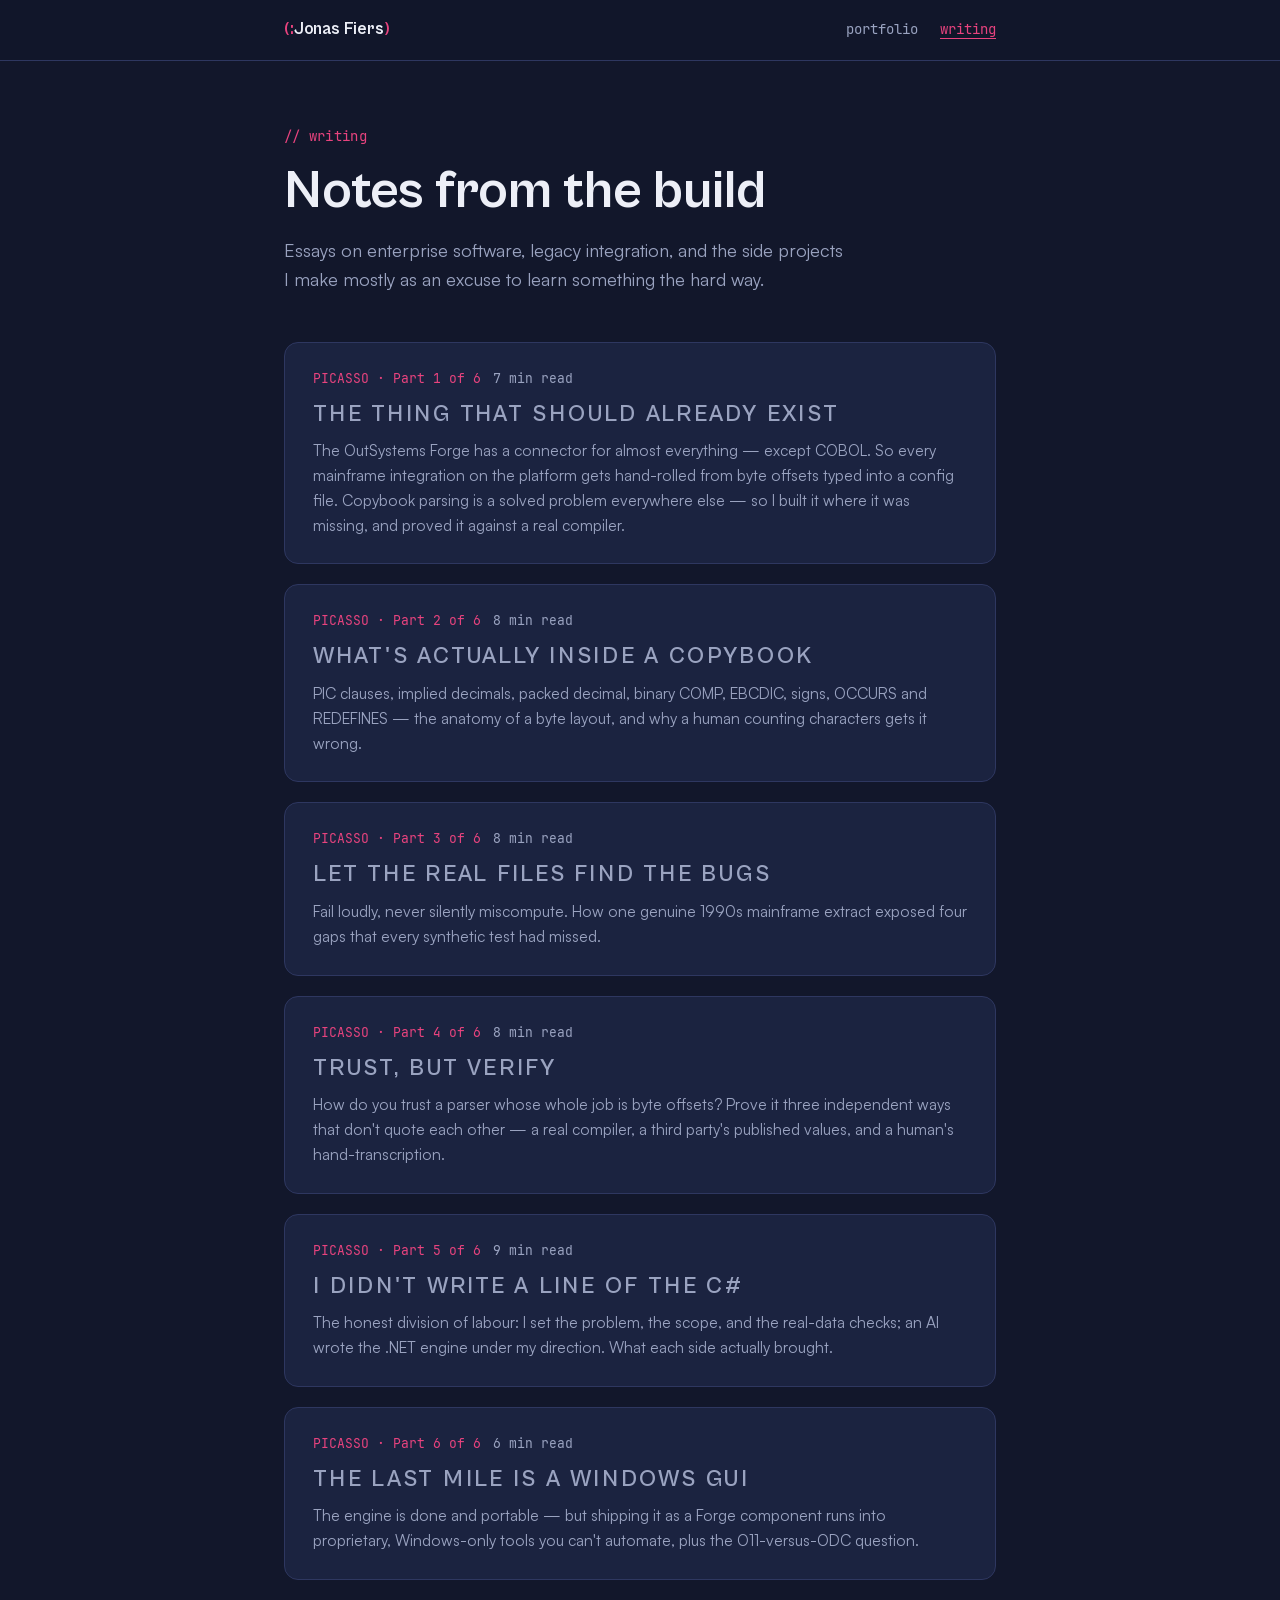
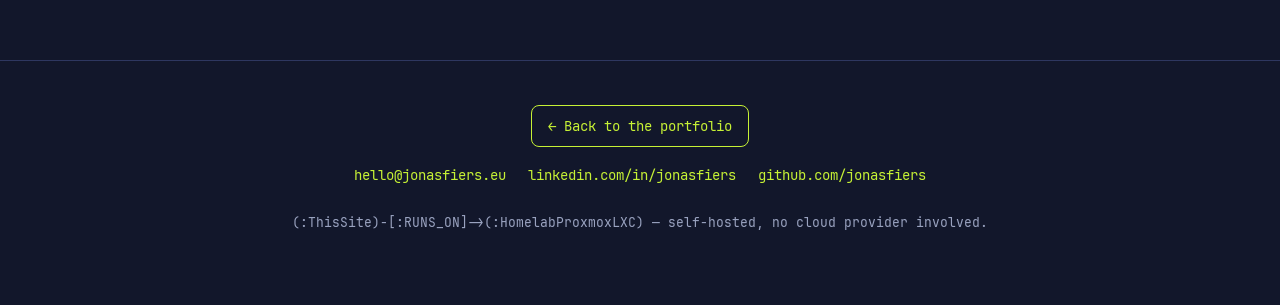
==== commit a47ce949: "Unify all CSS into assets/site.css; graph-notation brand mark - CSS: consolidate the inline homepage" ====
--- a/blog/index.html
+++ b/blog/index.html
@@ -74,7 +74,7 @@
 <!-- @@header@@ -->
 <header class="site-header section-writing">
   <div class="wrap">
-    <a class="brand" href="../index.html">Jonas Fiers<span>.</span></a>
+    <a class="brand" href="../index.html"><span>(:</span>Jonas Fiers<span>)</span></a>
     <nav class="nav-links" aria-label="Primary">
       <a class="to-portfolio" href="../index.html">Portfolio</a>
       <a class="to-writing" href="index.html" aria-current="page">Writing</a>
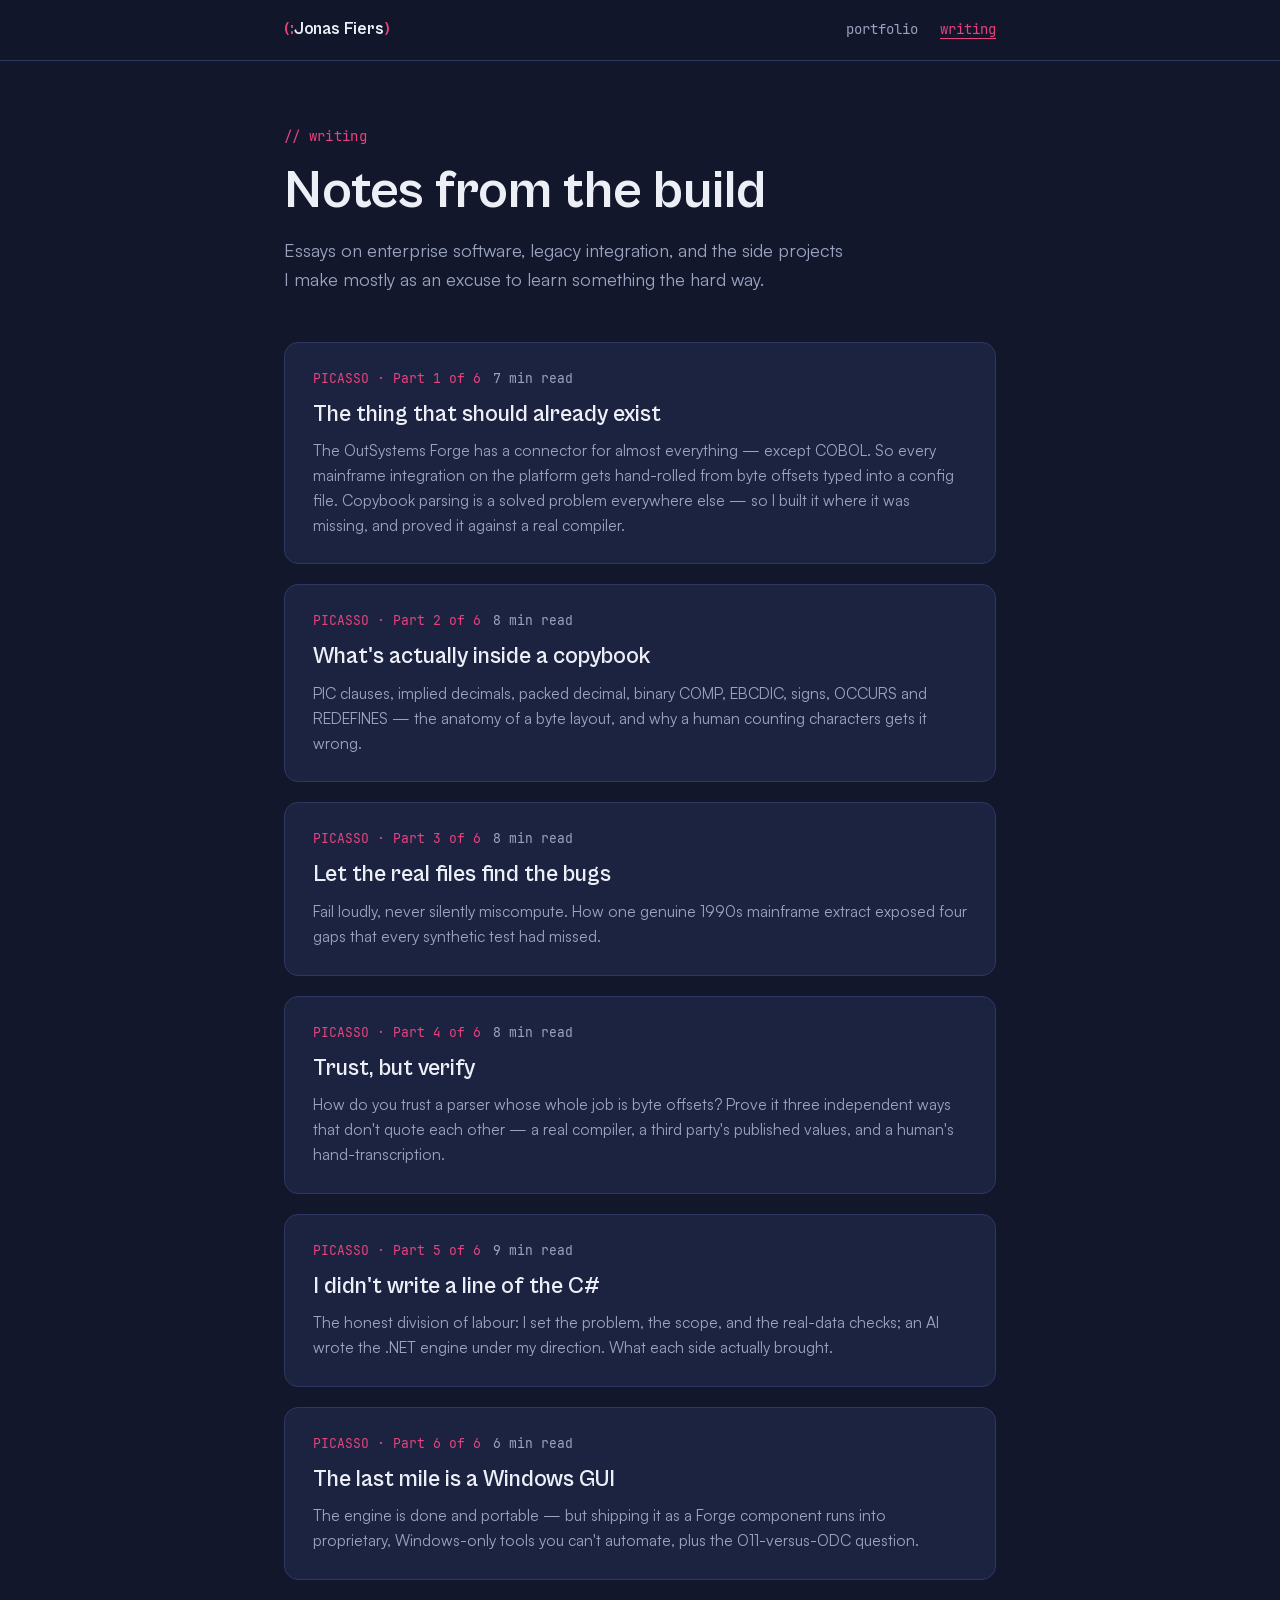
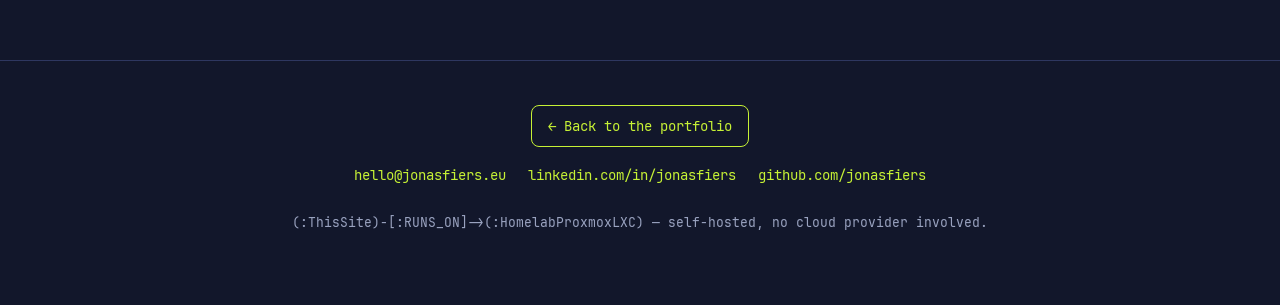
==== commit e168ee25: "blog: honest validation wording + ODO/dependency accuracy fixes Brand-review SHOULD-FIX S1: reword t" ====
--- a/blog/index.html
+++ b/blog/index.html
@@ -17,7 +17,9 @@
 <meta name="twitter:title" content="Writing — Jonas Fiers">
 <meta name="twitter:description" content="Essays on building enterprise software, legacy integration, and the projects I make to learn something the hard way.">
 <meta name="twitter:image" content="https://www.jonasfiers.eu/og-image.png">
-<link rel="icon" type="image/svg+xml" href="../favicon.svg">
+<!-- @@favicon@@ -->
+<link rel="icon" type="image/svg+xml" href="../favicon-writing.svg">
+<!-- @@/favicon@@ -->
 <link rel="preload" href="../fonts/CabinetGrotesk-Variable.woff2" as="font" type="font/woff2" crossorigin>
 <link rel="preload" href="../fonts/Satoshi-Variable.woff2" as="font" type="font/woff2" crossorigin>
 <link rel="preload" href="../fonts/JetBrainsMono-Regular.woff2" as="font" type="font/woff2" crossorigin>
@@ -59,7 +61,8 @@
 
   5. I didn't write a line of the C#
      The method: I identified the problem, set scope, and directed an AI
-     (Claude) to build it, validating every layout against real data. What
+     (Claude) to build it, cross-checking the layouts against a real COBOL
+     compiler and a genuine mainframe file. What
      that division of labour is good at, where it needs a human holding the
      spec, and why the honest version is more interesting than pretending.
 
--- a/assets/site.css
+++ b/assets/site.css
@@ -25,22 +25,22 @@
 /* ── 1. FONTS ───────────────────────────────────────────────────────────────*/
 @font-face{
   font-family:'Cabinet Grotesk';
-  src:url('/fonts/CabinetGrotesk-Variable.woff2') format('woff2-variations');
+  src:url('../fonts/CabinetGrotesk-Variable.woff2') format('woff2-variations');
   font-weight:300 900; font-style:normal; font-display:swap;
 }
 @font-face{
   font-family:'Satoshi';
-  src:url('/fonts/Satoshi-Variable.woff2') format('woff2-variations');
+  src:url('../fonts/Satoshi-Variable.woff2') format('woff2-variations');
   font-weight:300 900; font-style:normal; font-display:swap;
 }
 @font-face{
   font-family:'JetBrains Mono';
-  src:url('/fonts/JetBrainsMono-Regular.woff2') format('woff2');
+  src:url('../fonts/JetBrainsMono-Regular.woff2') format('woff2');
   font-weight:400; font-style:normal; font-display:swap;
 }
 @font-face{
   font-family:'JetBrains Mono';
-  src:url('/fonts/JetBrainsMono-Medium.woff2') format('woff2');
+  src:url('../fonts/JetBrainsMono-Medium.woff2') format('woff2');
   font-weight:500; font-style:normal; font-display:swap;
 }
 
@@ -62,8 +62,10 @@
 }
 
 /* ── 3. UNIFIED BASE / RESET ─────────────────────────────────────────────────
-   One copy for every page. The body carries -webkit-font-smoothing:antialiased
-   (previously blog-only) so text/brand render identically on the homepage too. */
+   One copy for every page. No -webkit-font-smoothing override — text renders
+   with the browser default (heavier/subpixel on macOS), matching the original
+   homepage; the blog previously forced antialiased, that's removed so the two
+   render identically. */
 *{box-sizing:border-box;}
 html{scroll-behavior:smooth;}
 body{
@@ -72,7 +74,6 @@
   color:var(--text);
   font-family:var(--sans);
   line-height:1.6;
-  -webkit-font-smoothing:antialiased;
 }
 a{color:inherit;}
 .wrap{max-width:760px;margin:0 auto;padding:0 24px;}
@@ -199,14 +200,14 @@
   margin:0 0 18px;
   letter-spacing:0.02em;
 }
-h1{
+.home h1{
   font-family:var(--display);
   font-size:clamp(40px,7vw,72px);
   font-weight:700;
   margin:0 0 8px;
   line-height:1.05;
 }
-h1 span{color:var(--lime);}
+.home h1 span{color:var(--lime);}
 .role{
   font-family:var(--display);
   font-size:clamp(18px,2.4vw,24px);
@@ -222,9 +223,9 @@
 }
 
 /* SECTIONS */
-section{padding:72px 0;border-bottom:1px solid var(--border);}
-section:last-of-type{border-bottom:none;}
-h2{
+.home section{padding:72px 0;border-bottom:1px solid var(--border);}
+.home section:last-of-type{border-bottom:none;}
+.home h2{
   font-family:var(--display);
   font-size:13px;
   text-transform:uppercase;
@@ -444,6 +445,13 @@
 }
 .picasso-card .cypher{color:#E8437E;}
 .picasso-card h3{font-family:var(--display);font-size:22px;margin:0 0 10px;}
+.picasso-card h3 .wip{
+  display:inline-block;vertical-align:middle;margin-left:10px;
+  font-family:var(--mono);font-size:10.5px;font-weight:500;
+  letter-spacing:0.05em;text-transform:uppercase;white-space:nowrap;
+  color:#E8437E;border:1px solid rgba(232,67,126,0.45);
+  border-radius:999px;padding:2px 9px;
+}
 .picasso-card p{color:var(--text-dim);margin:0 0 18px;font-size:15.5px;}
 .picasso-canvas{margin:22px 0 18px;}
 .picasso-canvas svg{display:block;width:100%;max-width:340px;height:auto;margin:0 auto;}
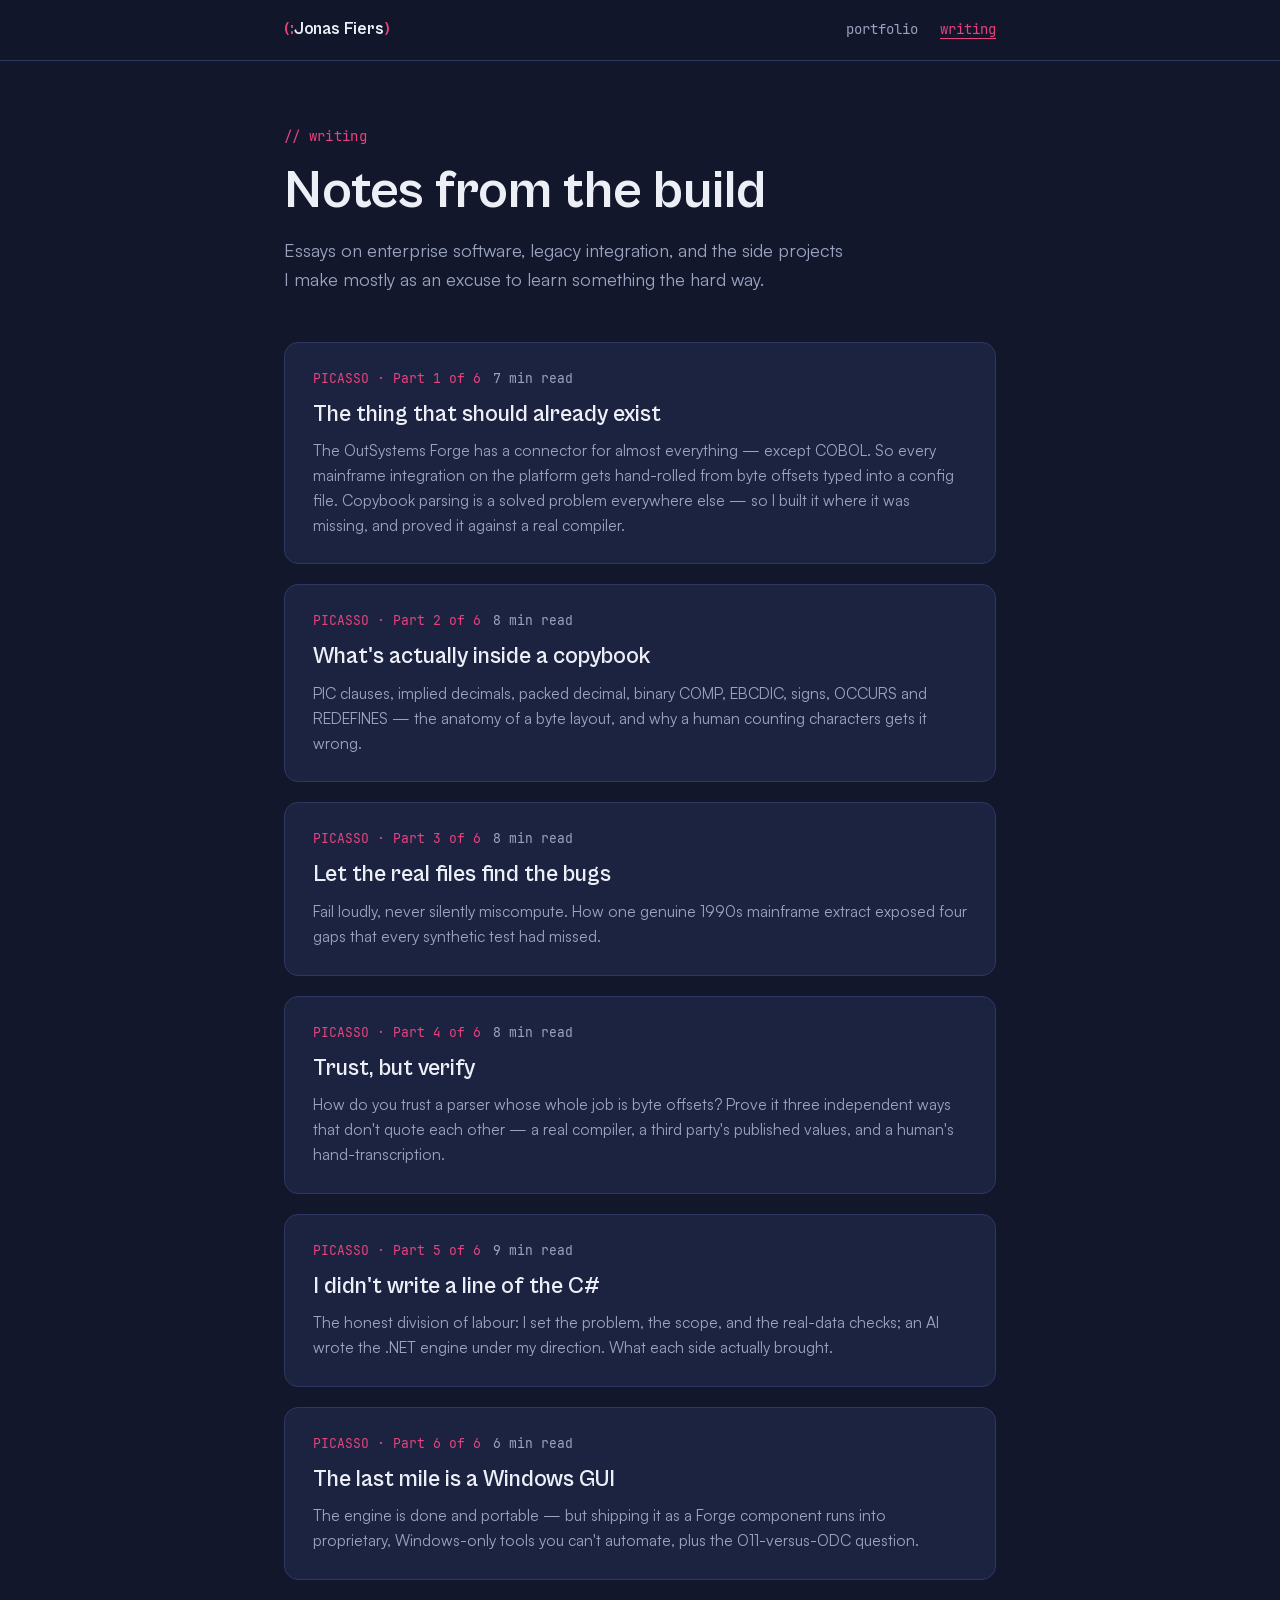
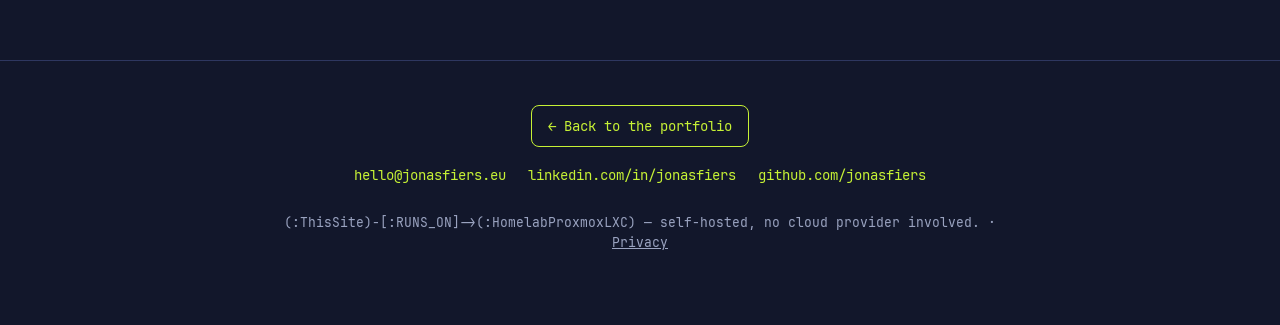
==== commit b68c258d: "privacy: add a privacy notice, linked from every page The site had no privacy page at all. Since 22 " ====
--- a/blog/index.html
+++ b/blog/index.html
@@ -165,7 +165,7 @@
       <a href="https://linkedin.com/in/jonasfiers" target="_blank" rel="noopener">linkedin.com/in/jonasfiers</a>
       <a href="https://github.com/jonasfiers" target="_blank" rel="noopener">github.com/jonasfiers</a>
     </div>
-    <p class="fine">(:ThisSite)-[:RUNS_ON]-&gt;(:HomelabProxmoxLXC) &mdash; self-hosted, no cloud provider involved.</p>
+    <p class="fine">(:ThisSite)-[:RUNS_ON]-&gt;(:HomelabProxmoxLXC) &mdash; self-hosted, no cloud provider involved. &middot; <a href="../privacy.html">Privacy</a></p>
   </div>
 </footer>
 <!-- @@/footer@@ -->
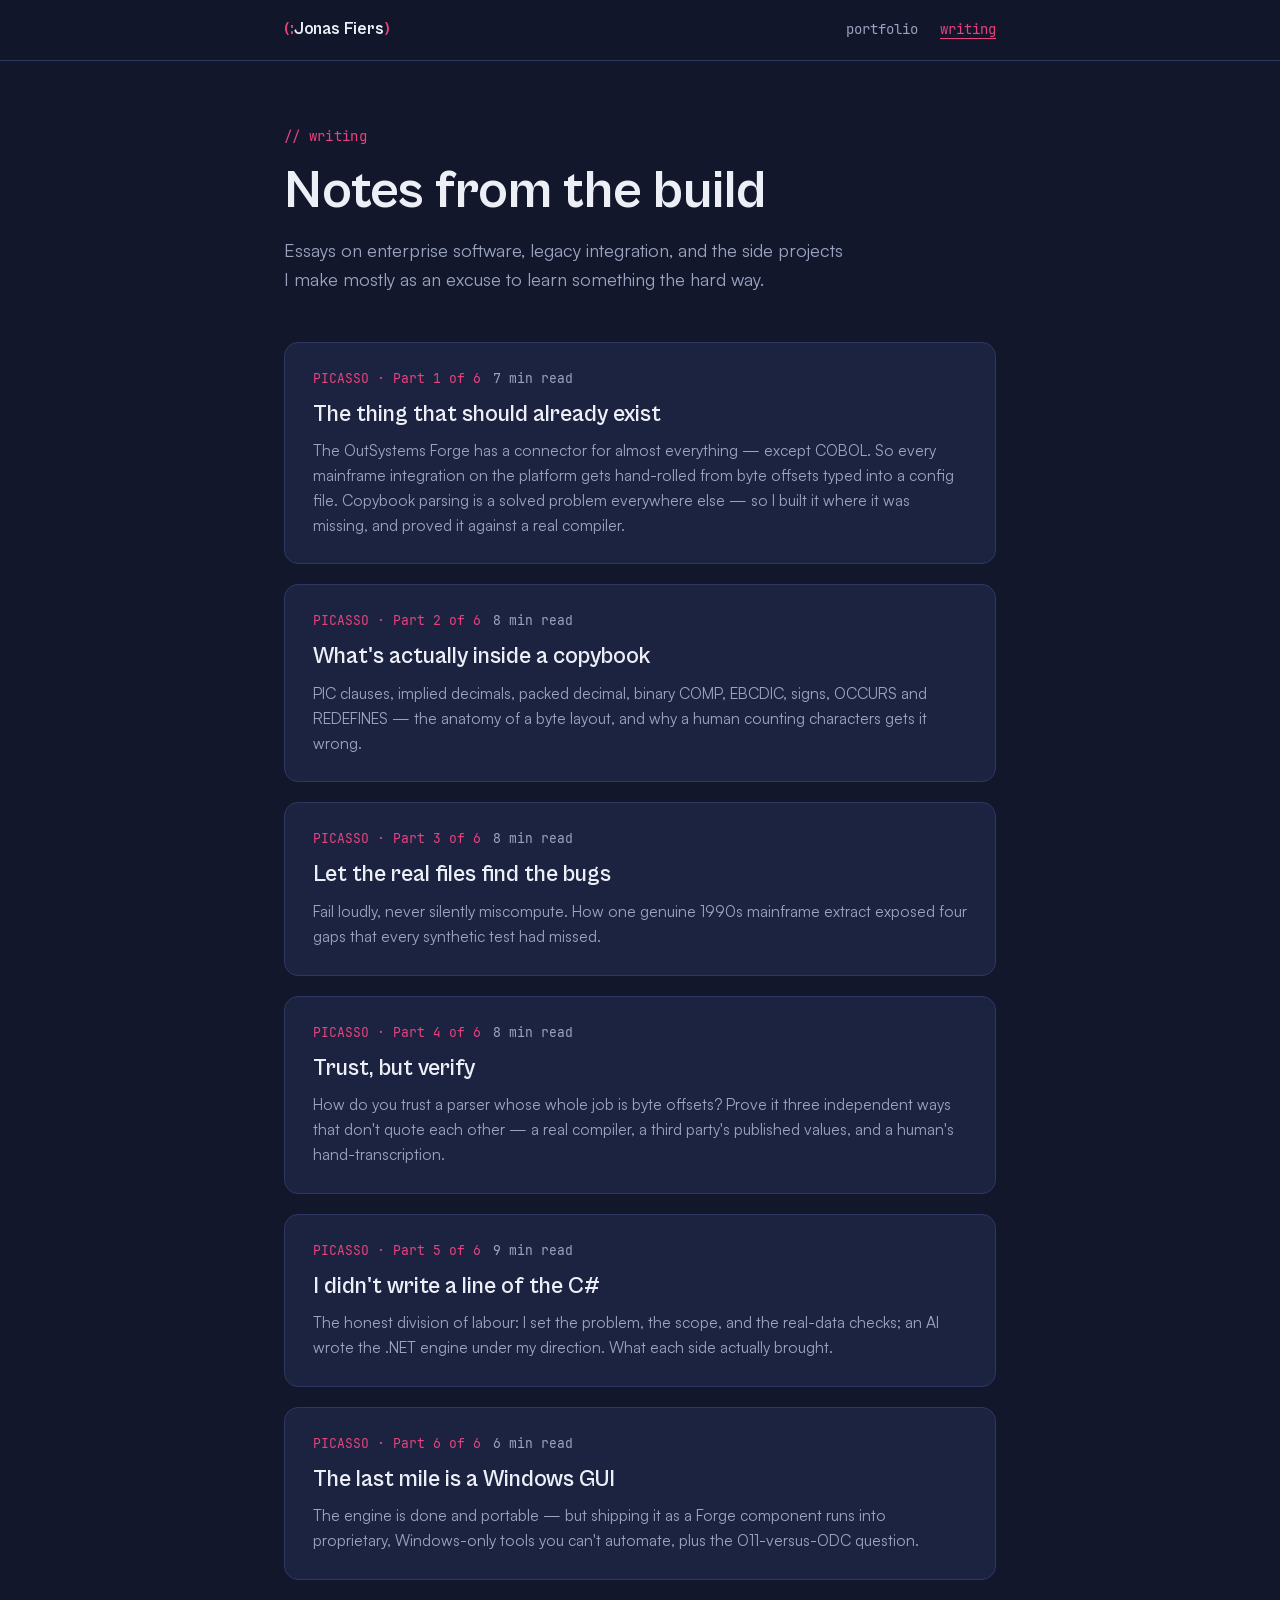
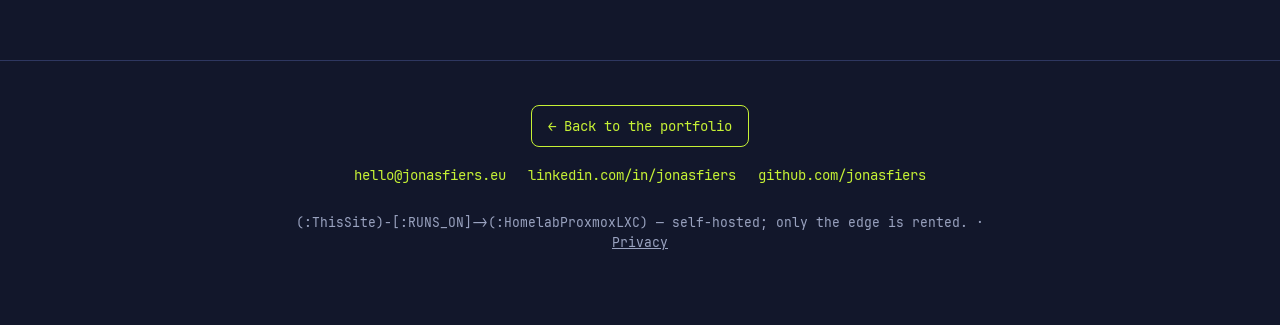
==== commit 0d79a294: "footer: correct the self-hosting claim, and generate it from one place "no cloud provider involved" " ====
--- a/blog/index.html
+++ b/blog/index.html
@@ -165,7 +165,7 @@
       <a href="https://linkedin.com/in/jonasfiers" target="_blank" rel="noopener">linkedin.com/in/jonasfiers</a>
       <a href="https://github.com/jonasfiers" target="_blank" rel="noopener">github.com/jonasfiers</a>
     </div>
-    <p class="fine">(:ThisSite)-[:RUNS_ON]-&gt;(:HomelabProxmoxLXC) &mdash; self-hosted, no cloud provider involved. &middot; <a href="../privacy.html">Privacy</a></p>
+    <p class="fine">(:ThisSite)-[:RUNS_ON]-&gt;(:HomelabProxmoxLXC) &mdash; self-hosted; only the edge is rented. &middot; <a href="../privacy.html">Privacy</a></p>
   </div>
 </footer>
 <!-- @@/footer@@ -->
